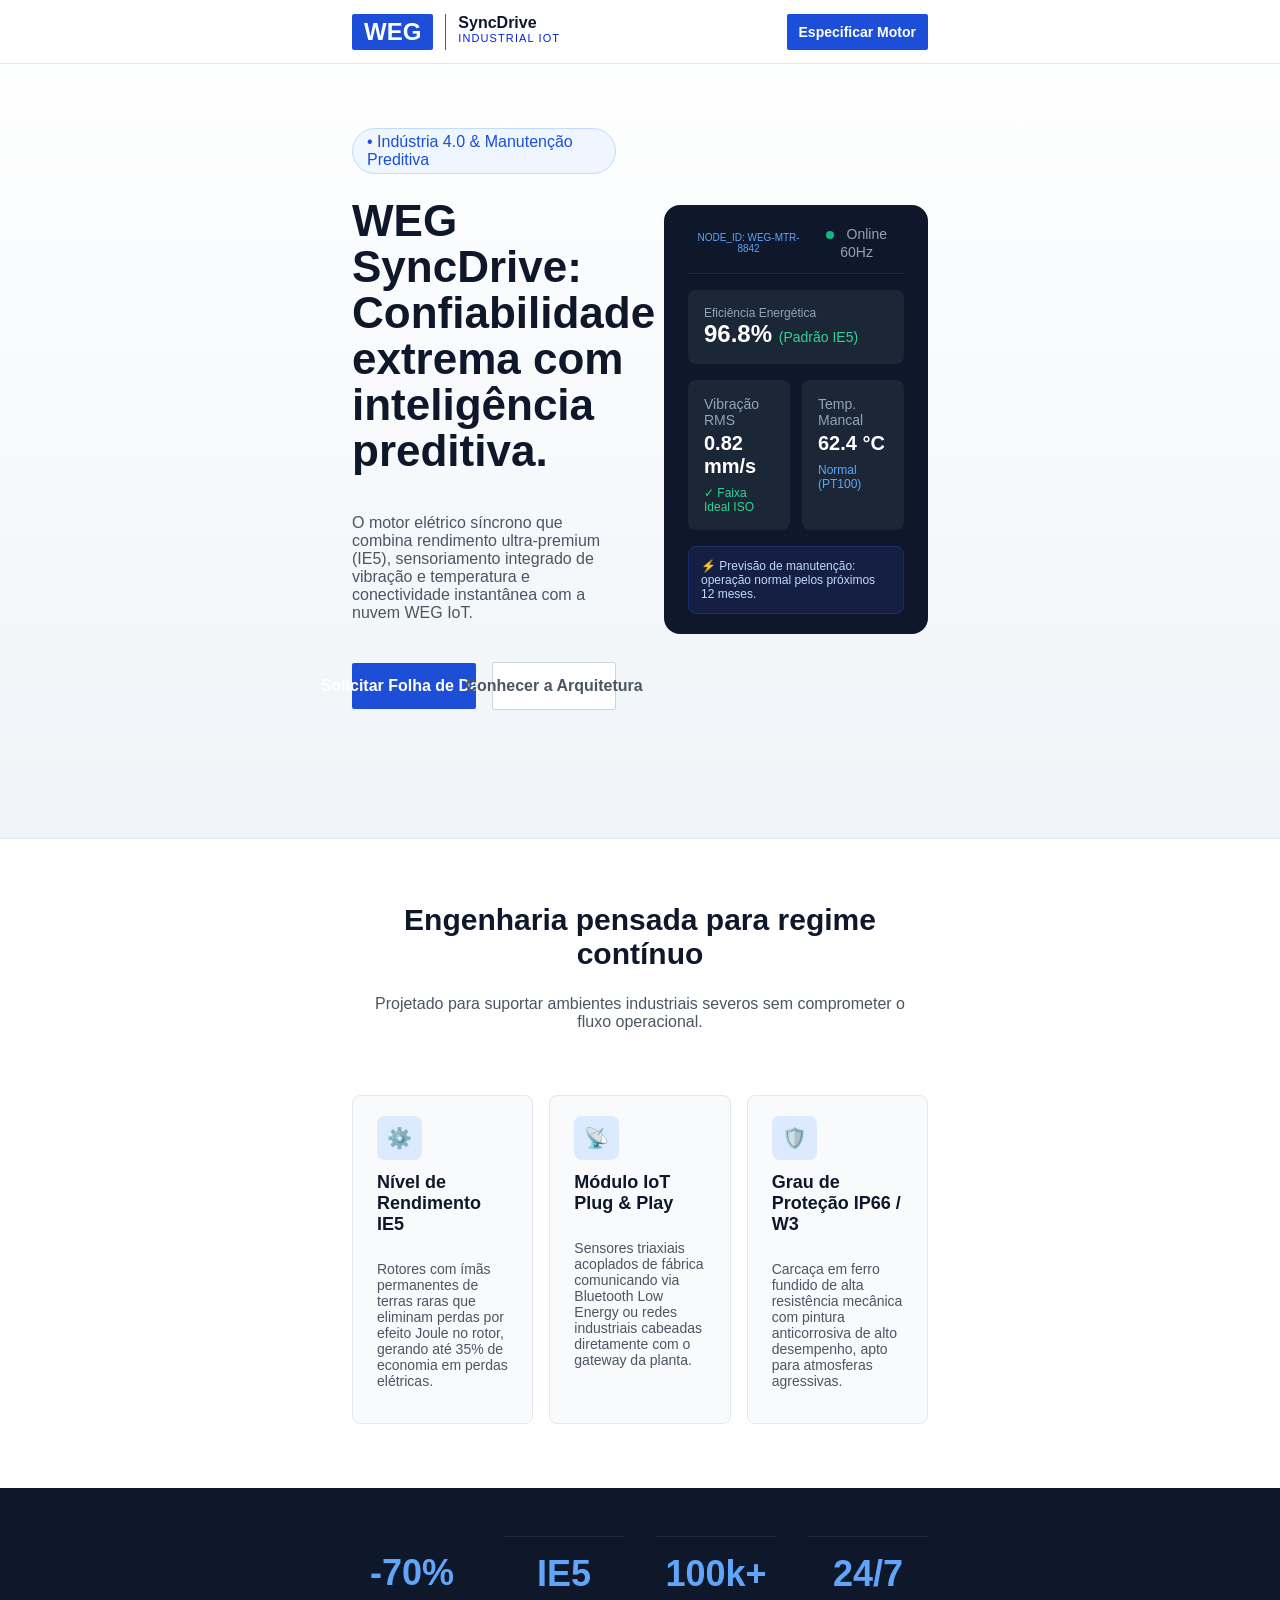
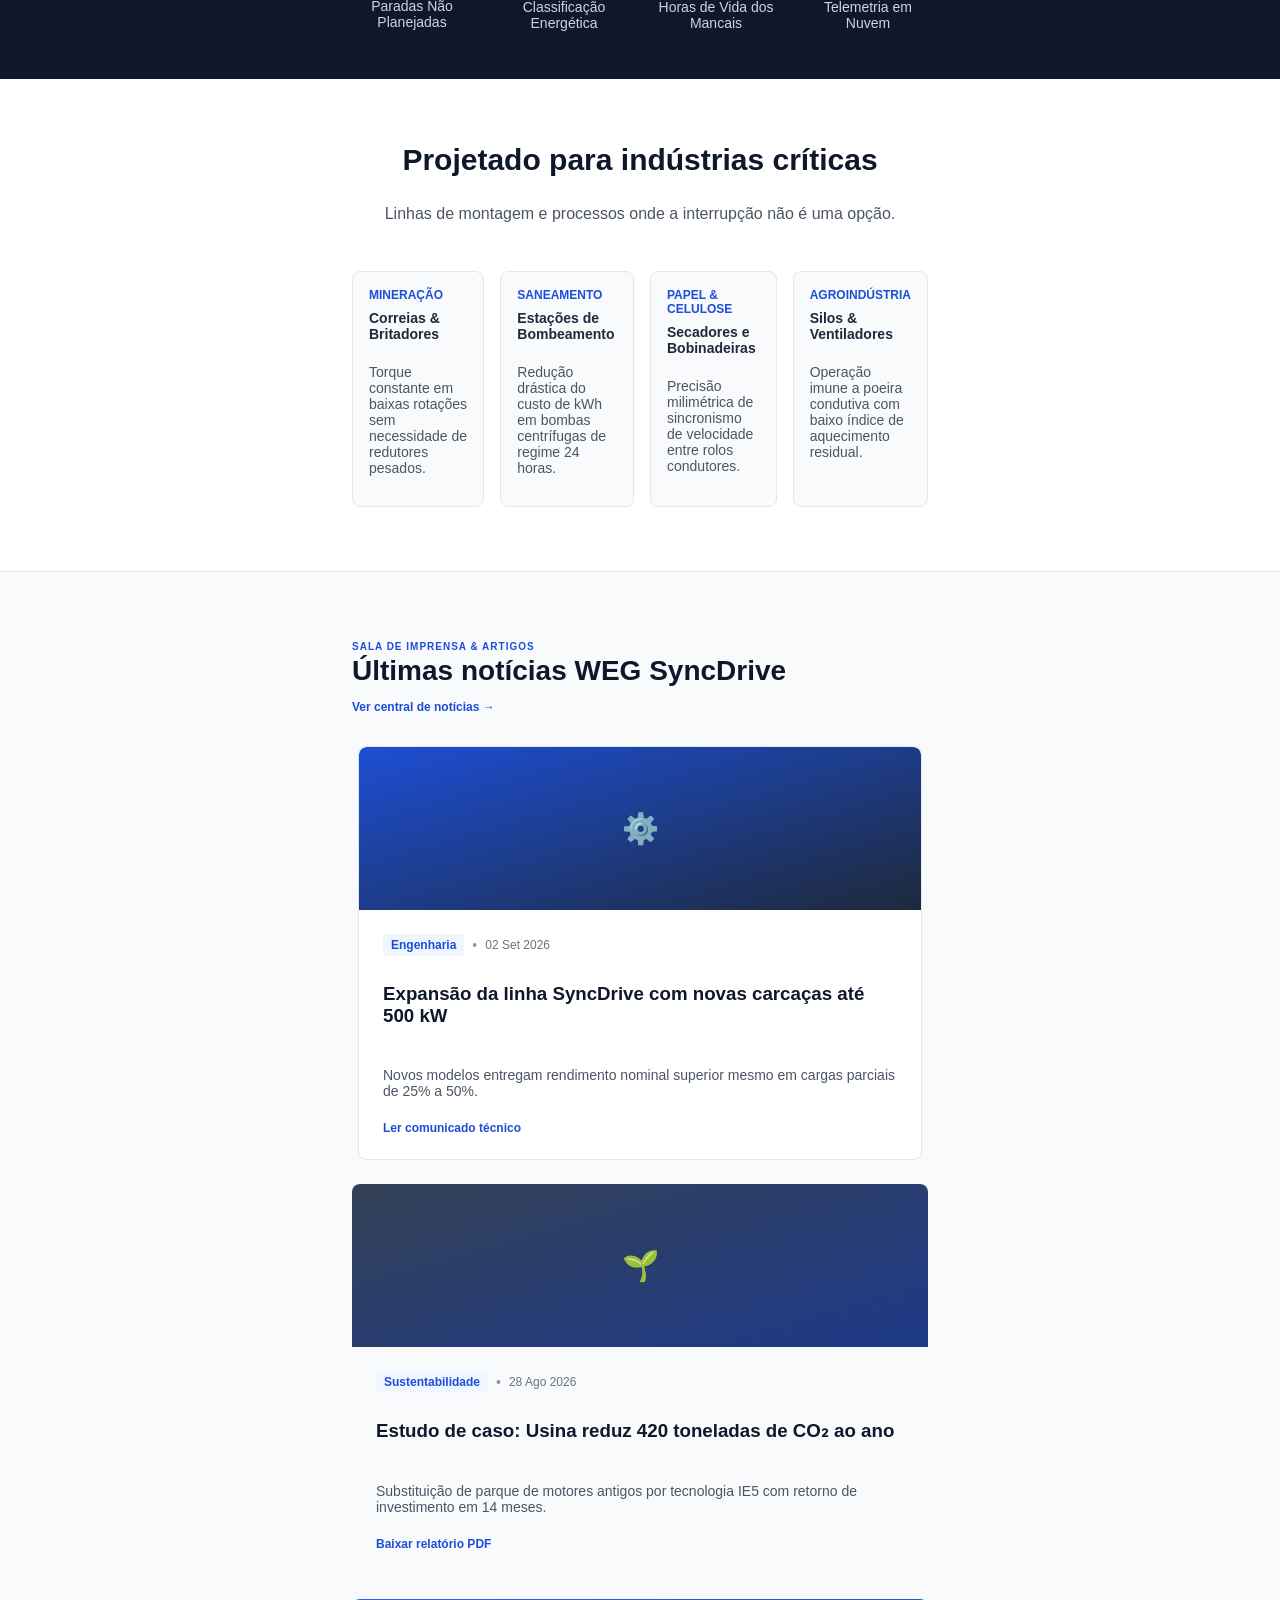
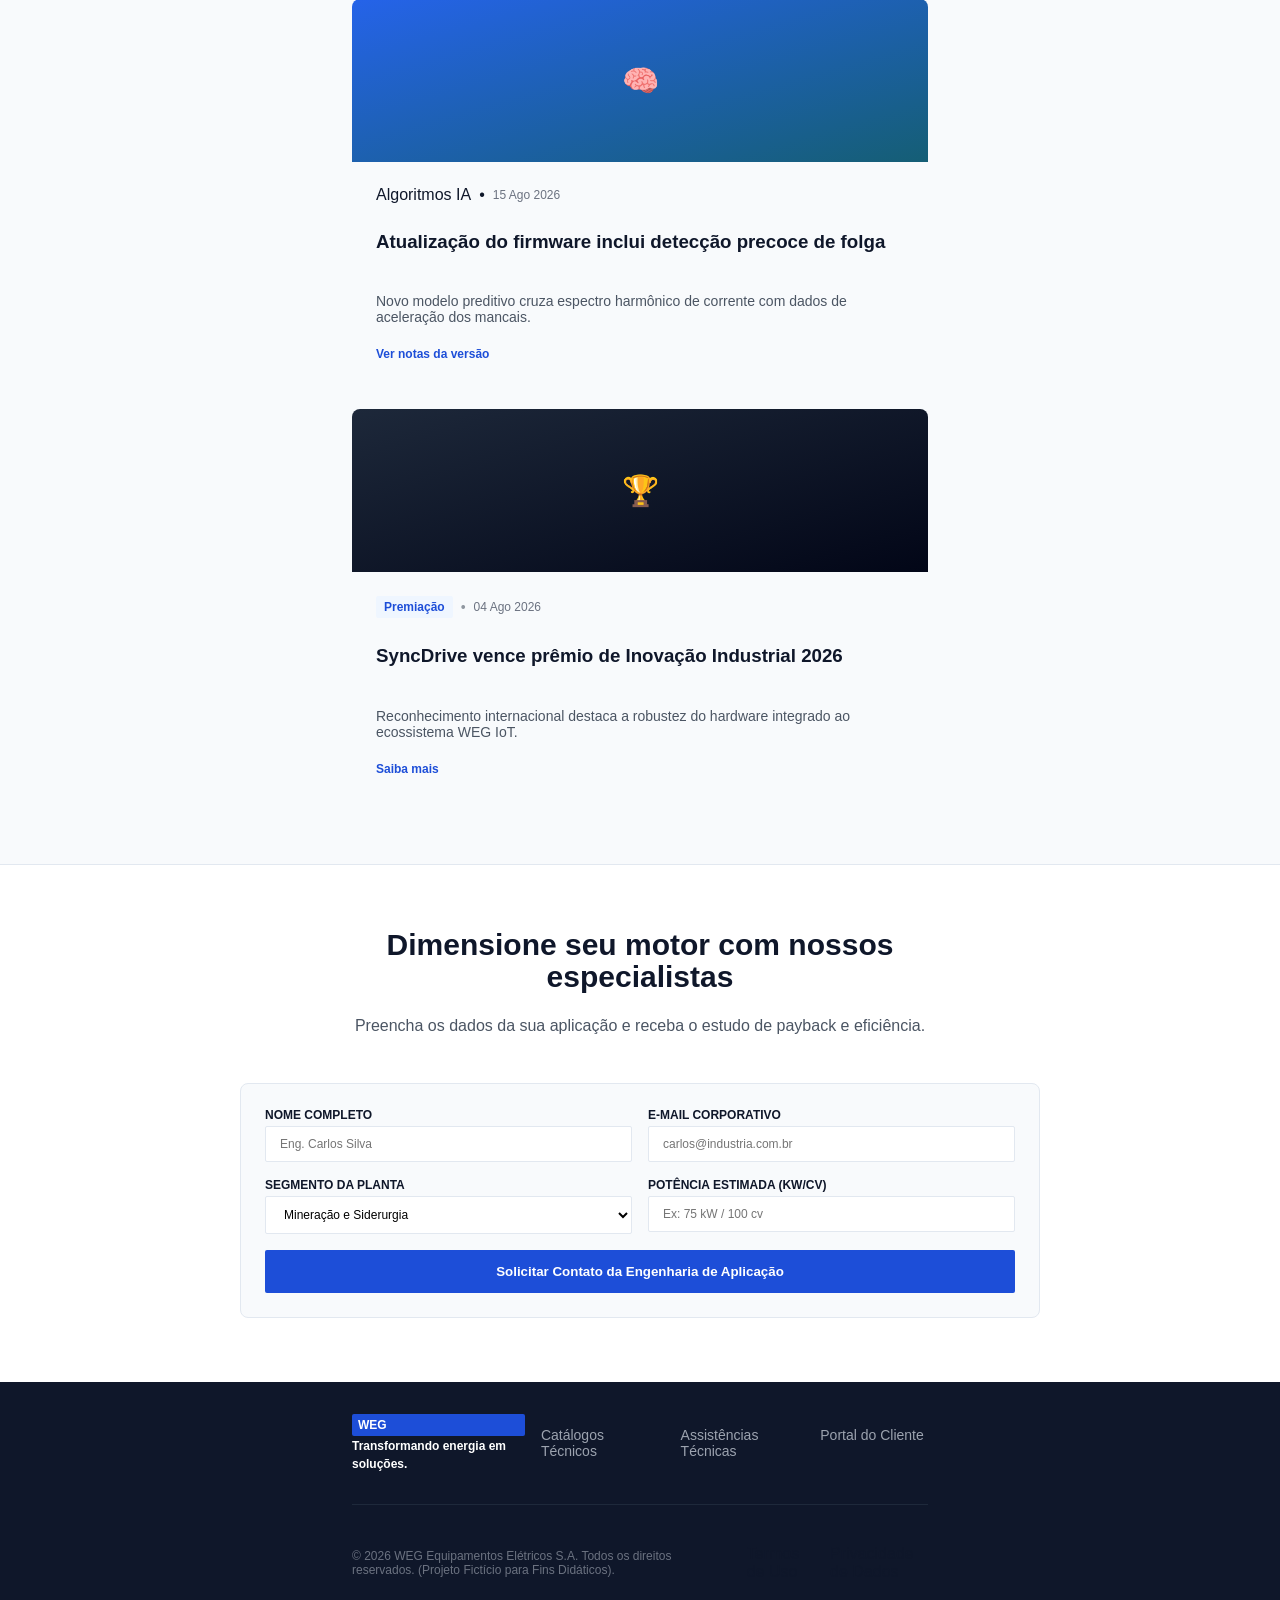
==== css/index.html @ 67913629 "adição da versão css normal do site" ====
<!DOCTYPE html>
<html lang="pt-BR">

<head>
    <meta charset="UTF-8">
    <meta name="viewport" content="width=device-width, initial-scale=1.0">
    <title>WEG SyncDrive IoT - Exercício Tailwind CSS</title>
    <link rel="stylesheet" href="style.css">
</head>

<body>
    <header>
        <div class="site-header-inner">
            <div class="brand">
                <div class="brand-logo">WEG</div>
                <div class="brand-name">
                    <span class="brand-title">SyncDrive</span>
                    <span class="brand-subtitle">Industrial IoT</span>
                </div>
            </div>

            <nav class="main-nav">
                <a class="nav-link" href="#solucao">A Solução</a>
                <a class="nav-link" href="#recursos">Tecnologia</a>
                <a class="nav-link" href="#metricas">Performance</a>
                <a class="nav-link" href="#aplicacoes">Aplicações</a>
                <a class="nav-link" href="#novidades">Notícias</a>
            </nav>

            <div class="header-actions">
                <a class="consult-link" href="#contato">Falar com Consultor</a>
                <a class="primary-button header-button" href="#contato">Especificar Motor</a>
            </div>
        </div>
    </header>

    <main>
        <section id="solucao">
            <div>
                <div class="hero">

                    <!-- Coluna 1: Conteúdo Textual -->
                    <div class="hero-content">
                        <span class="eyebrow">• Indústria 4.0 & Manutenção Preditiva</span>
                        <h1 class="hero-title">WEG SyncDrive: Confiabilidade extrema com inteligência preditiva.</h1>
                        <p class="muted-text">
                            O motor elétrico síncrono que combina rendimento ultra-premium (IE5), sensoriamento
                            integrado de vibração e temperatura e conectividade instantânea com a nuvem WEG IoT.
                        </p>
                        <div class="hero-buttons">
                            <a class="primary-button hero-button" href="#contato">Solicitar Folha de Dados</a>
                            <a class="secondary-button hero-button" href="#recursos">Conhecer a Arquitetura</a>
                        </div>
                    </div>

                    <!-- Coluna 2: Card de Telemetria IoT -->
                    <div class="telemetry-card">
                        <div class="telemetry-body">
                            <div class="telemetry-header">
                                <span class="node-id">NODE_ID: WEG-MTR-8842</span>
                                <div>
                                    <span class="online-dot"></span>
                                    <span class="online-label">Online 60Hz</span>
                                </div>
                            </div>

                            <div class="telemetry-body">
                                <div class="metric-main">
                                    <span class="metric-label">Eficiência Energética</span>
                                    <div class="metric-value">96.8% <span class="metric-status-green">(Padrão
                                            IE5)</span></div>
                                </div>

                                <div class="metric-grid">
                                    <div class="metric-box">
                                        <span class="metric-box-label">Vibração RMS</span>
                                        <div class="metric-box-value">0.82 mm/s</div>
                                        <span class="metric-green">✓ Faixa Ideal ISO</span>
                                    </div>
                                    <div class="metric-box">
                                        <span class="metric-box-label">Temp. Mancal</span>
                                        <div class="metric-box-value">62.4 °C</div>
                                        <span class="metric-blue">Normal (PT100)</span>
                                    </div>
                                </div>

                                <div class="prediction">
                                    ⚡ Previsão de manutenção: operação normal pelos próximos 12 meses.
                                </div>
                            </div>
                        </div>
                    </div>

                </div>
            </div>
        </section>
        <section id="recursos">
            <div class="section section-centered">
                <div class="section-heading">
                    <h2 class="section-title">Engenharia pensada para regime contínuo</h2>
                    <p class="muted-text">Projetado para suportar ambientes industriais severos sem comprometer o fluxo
                        operacional.</p>
                </div>

                <div class="feature-grid">
                    <article class="feature-card">
                        <div class="feature-icon">⚙️</div>
                        <h3 class="feature-title">Nível de Rendimento IE5</h3>
                        <p class="small-muted">Rotores com ímãs permanentes de terras raras que eliminam perdas por
                            efeito Joule no rotor, gerando até 35% de economia em perdas elétricas.</p>
                    </article>

                    <article class="feature-card">
                        <div class="feature-icon">📡</div>
                        <h3 class="feature-title">Módulo IoT Plug & Play</h3>
                        <p class="small-muted">Sensores triaxiais acoplados de fábrica comunicando via Bluetooth Low
                            Energy ou redes industriais cabeadas diretamente com o gateway da planta.</p>
                    </article>

                    <article class="feature-card">
                        <div class="feature-icon">🛡️</div>
                        <h3 class="feature-title">Grau de Proteção IP66 / W3</h3>
                        <p class="small-muted">Carcaça em ferro fundido de alta resistência mecânica com pintura
                            anticorrosiva de alto desempenho, apto para atmosferas agressivas.</p>
                    </article>
                </div>
            </div>
        </section>
        <section id="metricas">
            <div class="metrics-section">
                <div class="metrics-grid">
                    <div class="metric-stat">
                        <div class="metric-stat-number">-70%</div>
                        <div class="metric-stat-label">Paradas Não Planejadas</div>
                    </div>
                    <div class="metric-stat metric-stat-bordered">
                        <div class="metric-stat-number">IE5</div>
                        <div class="metric-stat-label">Classificação Energética</div>
                    </div>
                    <div class="metric-stat metric-stat-bordered">
                        <div class="metric-stat-number">100k+</div>
                        <div class="metric-stat-label">Horas de Vida dos Mancais</div>
                    </div>
                    <div class="metric-stat metric-stat-bordered">
                        <div class="metric-stat-number">24/7</div>
                        <div class="metric-stat-label">Telemetria em Nuvem</div>
                    </div>
                </div>
            </div>
        </section>

        <!-- ==========================================
         5. APLICAÇÕES INDUSTRIAIS
         Desafio:
         - Grid de 4 colunas adaptável (1 col mobile, 2 sm, 4 lg).
         - Uso de tags de categoria uppercase com tipografia reduzida.
    =========================================== -->
        <section id="aplicacoes">
            <div class="applications-section">
                <div class="section-heading compact">
                    <h2 class="section-title">Projetado para indústrias críticas</h2>
                    <p class="muted-text">Linhas de montagem e processos onde a interrupção não é uma opção.</p>
                </div>

                <div class="application-grid">
                    <div class="application-card">
                        <span class="application-category">Mineração</span>
                        <h4 class="application-title">Correias & Britadores</h4>
                        <p class="small-muted">Torque constante em baixas rotações sem necessidade de redutores pesados.
                        </p>
                    </div>

                    <div class="application-card">
                        <span class="application-category">Saneamento</span>
                        <h4 class="application-title">Estações de Bombeamento</h4>
                        <p class="small-muted">Redução drástica do custo de kWh em bombas centrífugas de regime 24
                            horas.</p>
                    </div>

                    <div class="application-card">
                        <span class="application-category">Papel & Celulose</span>
                        <h4 class="application-title">Secadores e Bobinadeiras</h4>
                        <p class="small-muted">Precisão milimétrica de sincronismo de velocidade entre rolos condutores.
                        </p>
                    </div>

                    <div class="application-card">
                        <span class="application-category">Agroindústria</span>
                        <h4 class="application-title">Silos & Ventiladores</h4>
                        <p class="small-muted">Operação imune a poeira condutiva com baixo índice de aquecimento
                            residual.</p>
                    </div>
                </div>
            </div>
        </section>
        <section id="novidades">
            <div class="news-section">

                <div class="section-heading compact">
                    <div>
                        <span class="news-kicker">Sala de Imprensa & Artigos</span>
                        <h2 class="news-title">Últimas notícias WEG SyncDrive</h2>
                    </div>
                    <a class="news-link" href="#">Ver central de notícias →</a>
                </div>

                <div class="news-grid">
                    <!-- Notícia 1 -->
                    <article class="news-card">
                        <div class="news-image news-image-1">⚙️</div>
                        <div class="news-body">
                            <div class="news-meta">
                                <span class="news-category">Engenharia</span>
                                <span class="separator">•</span>
                                <time class="news-date">02 Set 2026</time>
                            </div>
                            <h3 class="bold">
                                <a href="#">Expansão da linha SyncDrive com novas carcaças até 500 kW</a>
                            </h3>
                            <p class="small-muted">Novos modelos entregam rendimento nominal superior mesmo em cargas
                                parciais de 25% a 50%.</p>
                            <a class="news-read-link" href="#">Ler comunicado técnico</a>
                        </div>
                    </article>

                    <!-- Notícia 2 -->
                    <article class="rounded-lg  bg-white border border-[#E2E8F0] max-w-141">
                        <div class="news-image news-image-2">🌱</div>
                        <div class="news-body">
                            <div class="news-meta">
                                <span class="news-category">Sustentabilidade</span>
                                <span class="separator">•</span>
                                <time class="news-date">28 Ago 2026</time>
                            </div>
                            <h3 class="bold">
                                <a href="#">Estudo de caso: Usina reduz 420 toneladas de CO₂ ao ano</a>
                            </h3>
                            <p class="small-muted">Substituição de parque de motores antigos por tecnologia IE5 com
                                retorno de investimento em 14 meses.</p>
                            <a class="news-read-link" href="#">Baixar relatório PDF</a>
                        </div>
                    </article>

                    <!-- Notícia 3 -->
                    <article class="rounded-lg  bg-white border border-[#E2E8F0] max-w-141">
                        <div class="news-image news-image-3">🧠</div>
                        <div class="news-body">
                            <div class="news-meta">
                                <span
                                    class="text-xs px-2 py-1 rounded-sm text-[#1D4ED8] font-semibold bg-[#EFF6FF] whitespace-nowrap">Algoritmos
                                    IA</span>
                                <span>•</span>
                                <time class="news-date">15 Ago 2026</time>
                            </div>
                            <h3 class="bold">
                                <a href="#">Atualização do firmware inclui detecção precoce de folga</a>
                            </h3>
                            <p class="small-muted">Novo modelo preditivo cruza espectro harmônico de corrente com dados
                                de aceleração dos mancais.</p>
                            <a class="news-read-link" href="#">Ver notas da versão</a>
                        </div>
                    </article>

                    <!-- Notícia 4 -->
                    <article class="rounded-lg  bg-white border border-[#E2E8F0] max-w-141">
                        <div class="news-image news-image-4">🏆</div>
                        <div class="news-body">
                            <div class="news-meta">
                                <span class="news-category">Premiação</span>
                                <span class="separator">•</span>
                                <time class="news-date">04 Ago 2026</time>
                            </div>
                            <h3 class="bold">
                                <a href="#">SyncDrive vence prêmio de Inovação Industrial 2026</a>
                            </h3>
                            <p class="small-muted">Reconhecimento internacional destaca a robustez do hardware integrado
                                ao ecossistema WEG IoT.</p>
                            <a class="news-read-link" href="#">Saiba mais</a>
                        </div>
                    </article>
                </div>

            </div>
        </section>
        <section id="contato">
            <div class="contact-section">
                <div class="contact-heading">
                    <h2 class="contact-title">Dimensione seu motor com nossos especialistas</h2>
                    <p class="muted-text">Preencha os dados da sua aplicação e receba o estudo de payback e eficiência.
                    </p>
                </div>

                <form class="contact-form">
                    <div class="form-row">
                        <div class="form-field">
                            <label class="form-label">Nome Completo</label>
                            <input class="form-control" type="text" placeholder="Eng. Carlos Silva">
                        </div>
                        <div class="form-field">
                            <label class="form-label">E-mail Corporativo</label>
                            <input class="form-control" type="email" placeholder="carlos@industria.com.br">
                        </div>
                    </div>

                    <div class="form-row">
                        <div class="form-field">
                            <label class="form-label">Segmento da Planta</label>
                            <select class="form-control">
                                <option>Mineração e Siderurgia</option>
                                <option>Papel e Celulose</option>
                                <option>Saneamento e Água</option>
                                <option>Química e Petroquímica</option>
                                <option>Alimentos e Bebidas</option>
                            </select>
                        </div>
                        <div class="form-field">
                            <label class="form-label">Potência Estimada (kW/cv)</label>
                            <input class="form-control" type="text" placeholder="Ex: 75 kW / 100 cv">
                        </div>
                    </div>

                    <button class="submit-button" href="#contato" type="submit">Solicitar Contato da Engenharia de
                        Aplicação</button>
                </form>
            </div>
        </section>
    </main>
    <footer>
        <div class="footer-inner">
            <div class="footer-top"">
        <div class=" flex flex-row gap-3 items-center">
                <div class="footer-logo">WEG</div>
                <span class="footer-tagline">Transformando energia em soluções.</span>
            </div>
            <div class="footer-links">
                <a href="#">Catálogos Técnicos</a>
                <a href="#">Assistências Técnicas</a>
                <a href="#">Portal do Cliente</a>
            </div>
        </div>
        <div class="footer-bottom">
            <p class="footer-muted">© 2026 WEG Equipamentos Elétricos S.A. Todos os direitos reservados. (Projeto
                Fictício para Fins Didáticos).</p>
            <div class="footer-legal">
                <a class="text-xs text-gray-500 href=" #">Termos de Uso</a>
                <a class="text-xs text-gray-500 href=" #">Privacidade de Dados</a>
            </div>
        </div>
        </div>
    </footer>

</body>

</html>
---- css/style.css ----
* {
    box-sizing: border-box;
}

html {
    scroll-behavior: smooth;
}

body {
    margin: 0;
    font-family: Arial, Helvetica, sans-serif;
    color: #0f172a;
    background: #fff;
}

a {
    color: inherit;
    text-decoration: none;
}

.site-header-inner {
    display: flex;
    flex-direction: row;
    align-items: center;
    justify-content: space-between;
    padding: 0.875rem 1rem;
    border-bottom: 1px solid #e2e8f0;
    background: rgba(255, 255, 255, .9);
    position: fixed;
    top: 0;
    left: 0;
    width: 100%;
    height: 4rem;
    z-index: 50;
}

.brand {
    display: flex;
    flex-direction: row;
    gap: .75rem;
}

.brand-logo {
    padding: .25rem .75rem;
    background: #1d4ed8;
    border-radius: .125rem;
    font-size: 1.5rem;
    font-weight: 700;
    color: white;
}

.brand-name {
    display: flex;
    flex-direction: column;
    padding-left: .75rem;
    border-left: 1px solid #2a58da;
}

.brand-title {
    font-size: 1rem;
    font-weight: 700;
}

.brand-subtitle {
    font-size: 11px;
    text-transform: uppercase;
    color: #0023d6;
    letter-spacing: .1em;
}

.main-nav {
    display: none;
    flex-direction: row;
    gap: 1rem;
    color: #1e293b;
}

.nav-link {
    font-size: .875rem;
}

.header-actions {
    display: flex;
    align-items: center;
    gap: 1rem;
}

.consult-link {
    display: none;
    color: #1e293b;
}

.primary-button {
    display: flex;
    align-items: center;
    justify-content: center;
    background: #1d4ed8;
    color: white;
    border-radius: .125rem;
}

.header-button {
    padding: .625rem .75rem;
    font-size: 14px;
    font-weight: 600;
}

/* Hero */
.hero {
    display: flex;
    flex-direction: column;
    align-items: center;
    text-align: center;
    gap: 3rem;
    padding: 4rem .875rem;
    background: linear-gradient(to bottom, white, #f0f4f8);
    border-bottom: 1px solid #e1e7ef;
}

.hero-content {
    display: flex;
    flex-direction: column;
    gap: 1.5rem;
    padding: 4rem 0;
}

.eyebrow {
    display: inline-block;
    margin: 0 auto;
    padding: .25rem .875rem;
    background: #eff6ff;
    border: 1px solid #bfdbfe;
    border-radius: 9999px;
    color: #1d4ed8;
}

.hero-title {
    margin: 0;
    font-size: 34px;
    line-height: 46px;
    font-weight: 800;
}

.muted-text {
    color: #4b5563;
}

.hero-buttons {
    display: flex;
    flex-direction: column;
    align-items: center;
    gap: 1rem;
}

.hero-button {
    width: 100%;
    padding: .875rem 1rem;
    font-weight: 600;
    white-space: nowrap;
}

.secondary-button {
    display: flex;
    align-items: center;
    justify-content: center;
    color: #4b5563;
    border: 1px solid #cbd5e1;
    background: white;
    border-radius: .125rem;
}

.telemetry-card {
    padding: 1.25rem 1.5rem;
    background: #0f172a;
    border-radius: 1rem;
}

.stack-4 {
    display: flex;
    flex-direction: column;
    gap: 1rem;
}

.telemetry-header {
    display: flex;
    justify-content: space-between;
    align-items: center;
    padding-bottom: .75rem;
    border-bottom: 1px solid #1e293b;
}

.node-id {
    color: #60a5fa;
    font-size: 10px;
}

.online-dot {
    display: inline-block;
    width: .5rem;
    height: .5rem;
    border-radius: 9999px;
    background: #10b981;
}

.online-label {
    color: #94a3b8;
    font-size: .875rem;
    padding-left: .5rem;
}

.telemetry-body {
    display: flex;
    flex-direction: column;
    gap: 1rem;
}

.metric-main,
.metric-box {
    background: #1b2637;
    border-radius: .5rem;
    text-align: left;
}

.metric-main {
    display: flex;
    flex-direction: column;
    padding: 1rem;
}

.metric-label {
    color: #94a3b8;
    font-size: .75rem;
}

.metric-value {
    font-size: 1.5rem;
    color: white;
    font-weight: 700;
}

.metric-status-green {
    font-size: .875rem;
    color: #34d399;
    font-weight: 400;
}

.metric-grid {
    display: grid;
    grid-template-columns: repeat(2, minmax(0, 1fr));
    gap: .75rem;
}

.metric-box {
    display: flex;
    flex-direction: column;
    gap: .25rem;
    padding: 1rem;
}

.metric-box-label {
    color: #94a3b8;
    font-size: .875rem;
}

.metric-box-value {
    color: white;
    font-size: 1.25rem;
    font-weight: 700;
    padding-bottom: .25rem;
}

.metric-green {
    color: #34d399;
    font-size: .75rem;
}

.metric-blue {
    color: #60a5fa;
    font-size: .75rem;
}

.prediction {
    padding: .75rem;
    background: #141f43;
    border: 1px solid #182d6e;
    border-radius: .5rem;
    color: #bfdbfe;
    text-align: left;
    font-size: .75rem;
}

/* Sections */
.section-centered {
    display: flex;
    flex-direction: column;
    align-items: center;
    text-align: center;
    gap: 3rem;
    padding: 4rem .875rem;
}

.section-heading {
    display: flex;
    flex-direction: column;
    gap: .5rem;
    padding: 0 1rem;
}

.section-heading.compact {
    gap: .75rem;
    padding: 0;
}

.section-title {
    margin: 0;
    font-size: 30px;
    font-weight: 800;
}

.feature-grid {
    display: flex;
    flex-direction: column;
    gap: 1rem;
}

.feature-card {
    display: flex;
    flex-direction: column;
    align-items: flex-start;
    gap: .75rem;
    text-align: left;
    padding: 1.25rem 1.5rem;
    background: #f8fafc;
    border: 1px solid #e2e8f0;
    border-radius: .5rem;
}

.feature-icon {
    padding: .625rem;
    background: #dbeafe;
    border-radius: .5rem;
    font-size: 1.25rem;
}

.feature-title {
    margin: 0;
    font-size: 1.125rem;
    font-weight: 700;
}

.small-muted {
    color: #4b5563;
    font-size: .875rem;
}

/* Metrics */
.metrics-section {
    background: #0f172a;
    padding: 3rem 1rem;
}

.metrics-grid {
    display: grid;
    grid-template-columns: repeat(2, minmax(0, 1fr));
    grid-template-rows: repeat(2, minmax(0, 1fr));
    gap: 2rem;
}

.metric-stat {
    display: flex;
    flex-direction: column;
    align-items: center;
    text-align: center;
    gap: .25rem;
    padding-top: 1rem;
}

.metric-stat-bordered {
    border-top: 1px solid #1e293b;
}

.metric-stat-number {
    color: #60a5fa;
    font-size: 2.25rem;
    font-weight: 800;
}

.metric-stat-label {
    color: #cbd5e1;
    font-size: .875rem;
}

/* Applications */
.applications-section {
    display: flex;
    flex-direction: column;
    align-items: center;
    text-align: center;
    gap: 2rem;
    padding: 4rem 1rem;
    border-bottom: 1px solid #e2e8f0;
}

.application-grid {
    display: flex;
    flex-direction: column;
    align-items: center;
    gap: 1rem;
}

.application-card {
    display: flex;
    flex-direction: column;
    align-items: flex-start;
    gap: .5rem;
    text-align: left;
    padding: 1rem;
    max-width: 26.5rem;
    background: #f8fafc;
    border: 1px solid #e2e8f0;
    border-radius: .5rem;
}

.application-category {
    color: #1d4ed8;
    font-size: .75rem;
    font-weight: 700;
    text-transform: uppercase;
}

.application-title {
    margin: 0;
    color: #1e293b;
    font-size: .875rem;
    font-weight: 700;
}

.application-description {
    color: #4b5563;
    font-size: .75rem;
}

/* News */
.news-section {
    display: flex;
    flex-direction: column;
    gap: 2rem;
    padding: 4rem 1rem;
    background: #f8fafc;
    border-bottom: 1px solid #e2e8f0;
}

.news-kicker {
    color: #1d4ed8;
    font-size: 10px;
    font-weight: 600;
    text-transform: uppercase;
    letter-spacing: .1em;
}

.news-title {
    margin: 0;
    font-size: 28px;
    line-height: 34px;
    font-weight: 800;
}

.news-link {
    color: #1d4ed8;
    font-size: .75rem;
    font-weight: 600;
}

.news-grid {
    display: flex;
    flex-direction: column;
    align-items: center;
    gap: 1.5rem;
}

.news-card {
    width: 100%;
    max-width: 35.25rem;
    overflow: hidden;
    background: white;
    border: 1px solid #e2e8f0;
    border-radius: .5rem;
}

.news-image {
    padding: 4rem 0;
    text-align: center;
    font-size: 1.875rem;
    border-radius: .5rem .5rem 0 0;
}

.news-image-1 {
    background: linear-gradient(to bottom right, #1d4ed5, #1e293b);
}

.news-image-2 {
    background: linear-gradient(to bottom right, #334156, #1e3a89);
}

.news-image-3 {
    background: linear-gradient(to bottom right, #2563e9, #155e75);
}

.news-image-4 {
    background: linear-gradient(to bottom right, #1d283a, #020617);
}

.news-body {
    display: flex;
    flex-direction: column;
    gap: .5rem;
    padding: 1.5rem;
}

.news-meta {
    display: flex;
    align-items: center;
    gap: .5rem;
}

.news-category {
    padding: .25rem .5rem;
    border-radius: .125rem;
    color: #1d4ed8;
    background: #eff6ff;
    font-size: .75rem;
    font-weight: 600;
}

.separator {
    color: rgba(75, 85, 99, .6);
    font-size: .875rem;
}

.news-date {
    color: #6b7280;
    font-size: .75rem;
}

.bold {
    font-weight: 700;
}

.news-read-link {
    color: #1d4ed8;
    font-size: .75rem;
    font-weight: 700;
}

/* Contact */
.contact-section {
    display: flex;
    flex-direction: column;
    align-items: center;
    gap: 2rem;
    padding: 4rem 1rem;
}

.contact-heading {
    display: flex;
    flex-direction: column;
    gap: .5rem;
    text-align: center;
}

.contact-title {
    margin: 0;
    font-size: 30px;
    line-height: 32px;
    font-weight: 700;
}

.contact-form {
    display: flex;
    flex-direction: column;
    gap: 1rem;
    width: 100%;
    max-width: 50rem;
    padding: 1.5rem;
    background: #f8fafc;
    border: 1px solid #e2e8f0;
    border-radius: .5rem;
}

.form-row {
    display: flex;
    flex-direction: column;
    gap: 1rem;
}

.form-field {
    display: flex;
    flex-direction: column;
    gap: .25rem;
}

.form-label {
    font-size: .75rem;
    text-transform: uppercase;
    font-weight: 600;
}

.form-control {
    padding: .625rem .875rem;
    background: white;
    border: 1px solid #e2e8f0;
    border-radius: .125rem;
    font-size: .75rem;
}

.form-control:focus {
    outline: 2px solid #bfdbfe;
    outline-offset: 1px;
}

.submit-button {
    width: 100%;
    padding: .875rem 1rem;
    border: 0;
    border-radius: .125rem;
    background: #1d4ed8;
    color: white;
    font-weight: 700;
    cursor: pointer;
}

/* Footer */
.footer-inner {
    display: flex;
    flex-direction: column;
    align-items: center;
    gap: 2rem;
    padding: 2rem 1rem;
    background: #0f172a;
}

.footer-top {
    display: flex;
    flex-direction: column;
    align-items: center;
    gap: 1rem;
    width: 100%;
    padding-bottom: 2rem;
    border-bottom: 1px solid #1e293b;
}

.footer-logo {
    padding: .25rem .375rem;
    background: #1d4ed8;
    border-radius: .125rem;
    color: white;
    font-size: .75rem;
    font-weight: 700;
}

.footer-tagline {
    color: white;
    font-size: .75rem;
    font-weight: 700;
}

.footer-links {
    display: grid;
    grid-template-columns: repeat(3, 1fr);
    gap: 2rem;
    color: #9ca3af;
    font-size: .875rem;
}

.footer-bottom {
    display: flex;
    flex-direction: column;
    gap: 1rem;
    width: 100%;
}

.footer-muted {
    color: #6b7280;
    font-size: .75rem;
}

.footer-legal {
    display: flex;
    align-items: center;
    justify-content: center;
    gap: 1rem;
}

/* Responsive equivalent of the xl/2xl Tailwind breakpoints */
@media (min-width: 1280px) {
    .site-header-inner {
        padding-left: 22rem;
        padding-right: 22rem;
    }

    .hero {
        display: grid;
        grid-template-columns: repeat(2, minmax(0, 1fr));
        padding-left: 22rem;
        padding-right: 22rem;
    }

    .hero-content {
        align-items: flex-start;
        text-align: left;
    }

    .eyebrow {
        margin-left: 0;
        margin-right: 0;
    }

    .hero-title {
        font-size: 44px;
    }

    .hero-buttons {
        display: grid;
        grid-template-columns: repeat(2, minmax(0, 1fr));
    }

    .section-centered {
        padding-left: 22rem;
        padding-right: 22rem;
    }

    .feature-grid {
        display: grid;
        grid-template-columns: repeat(3, minmax(0, 1fr));
    }

    .metrics-section {
        padding-left: 22rem;
        padding-right: 22rem;
    }

    .metrics-grid {
        grid-template-columns: repeat(4, minmax(0, 1fr));
        grid-template-rows: 1fr;
    }

    .application-grid {
        flex-direction: row;
        align-items: stretch;
    }

    .applications-section {
        padding-left: 22rem;
        padding-right: 22rem;
    }

    .news-section {
        padding-left: 22rem;
        padding-right: 22rem;
    }

    .form-row {
        display: grid;
        grid-template-columns: repeat(2, minmax(0, 1fr));
    }

    .contact-section {
        padding-left: 22rem;
        padding-right: 22rem;
    }

    .contact-form {
        width: 50rem;
    }

    .footer-inner {
        padding-left: 22rem;
        padding-right: 22rem;
    }

    .footer-top {
        flex-direction: row;
        justify-content: space-between;
    }

    .footer-bottom {
        flex-direction: row;
        justify-content: space-between;
    }
}

@media (min-width: 1536px) {
    .main-nav {
        display: flex;
    }

    .consult-link {
        display: flex;
    }

    .news-grid {
        display: grid;
        grid-template-columns: repeat(4, minmax(0, 1fr));
        align-items: stretch;
    }
}
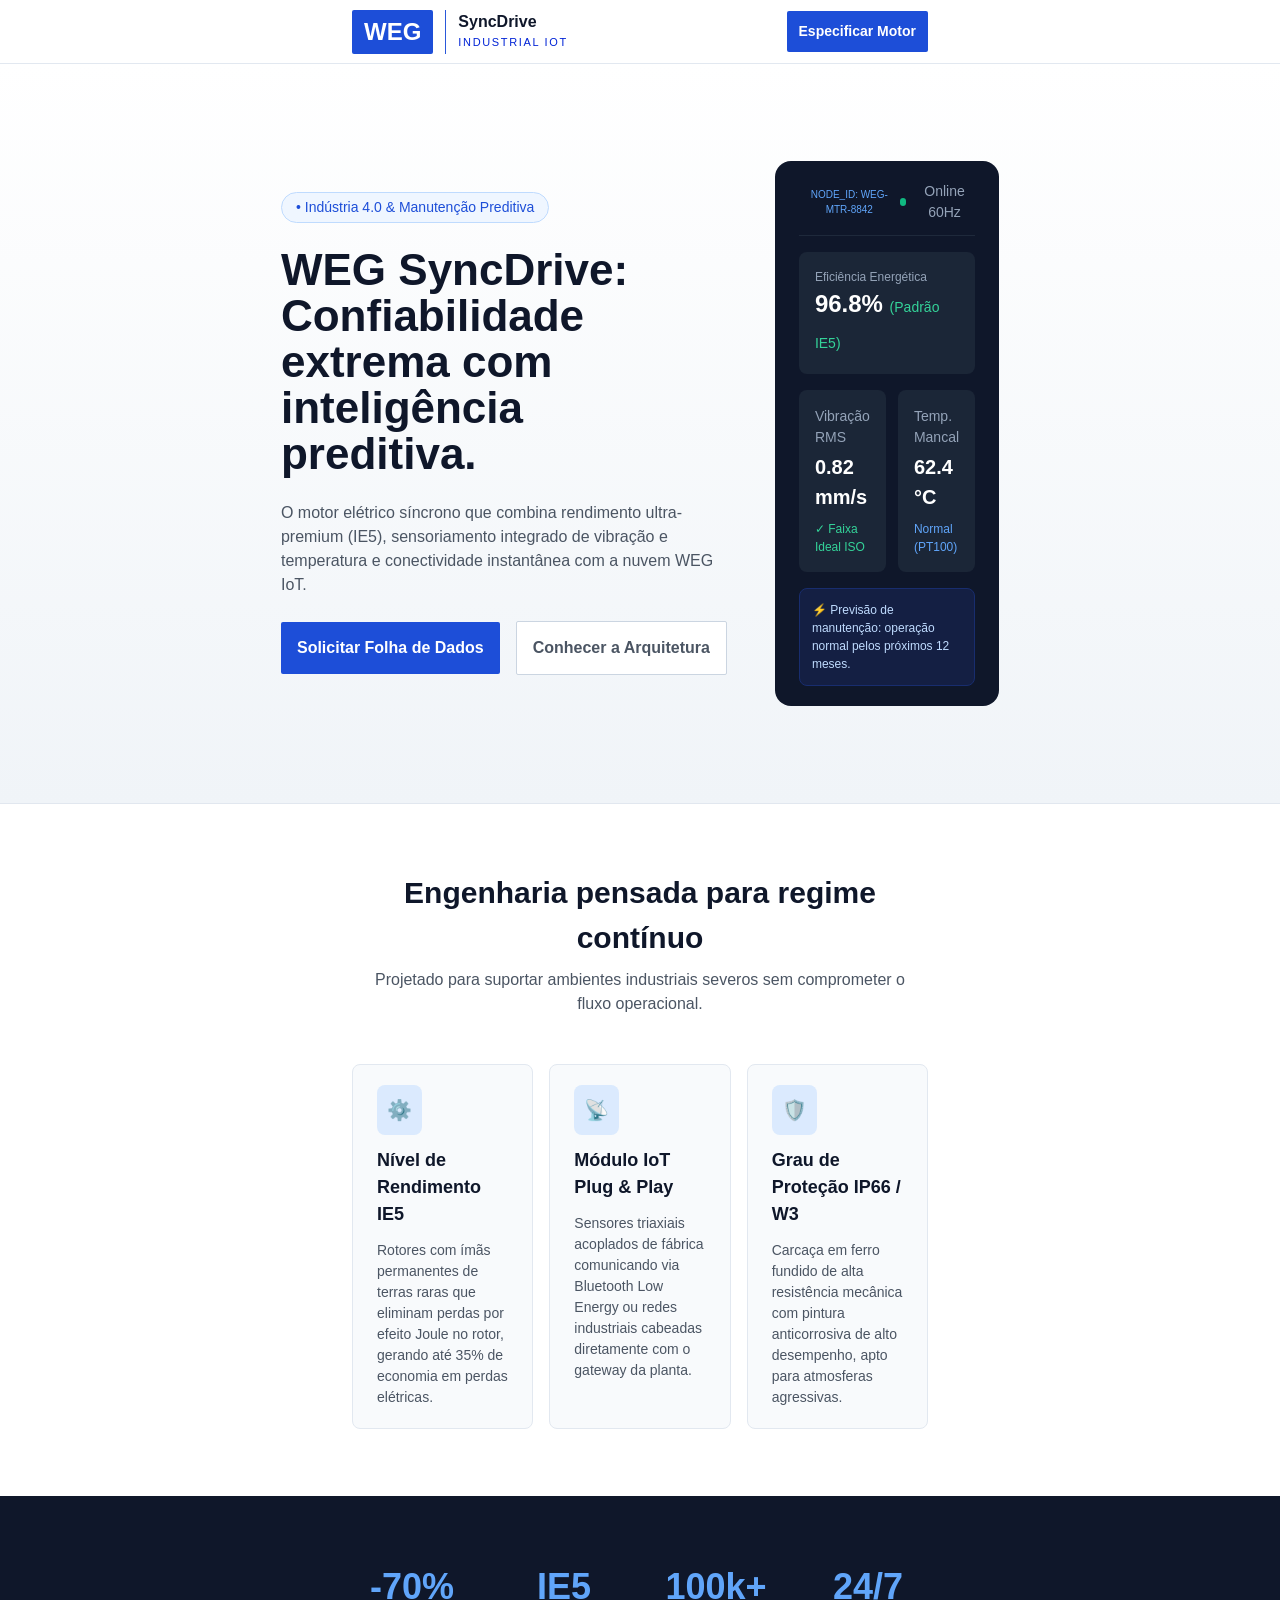
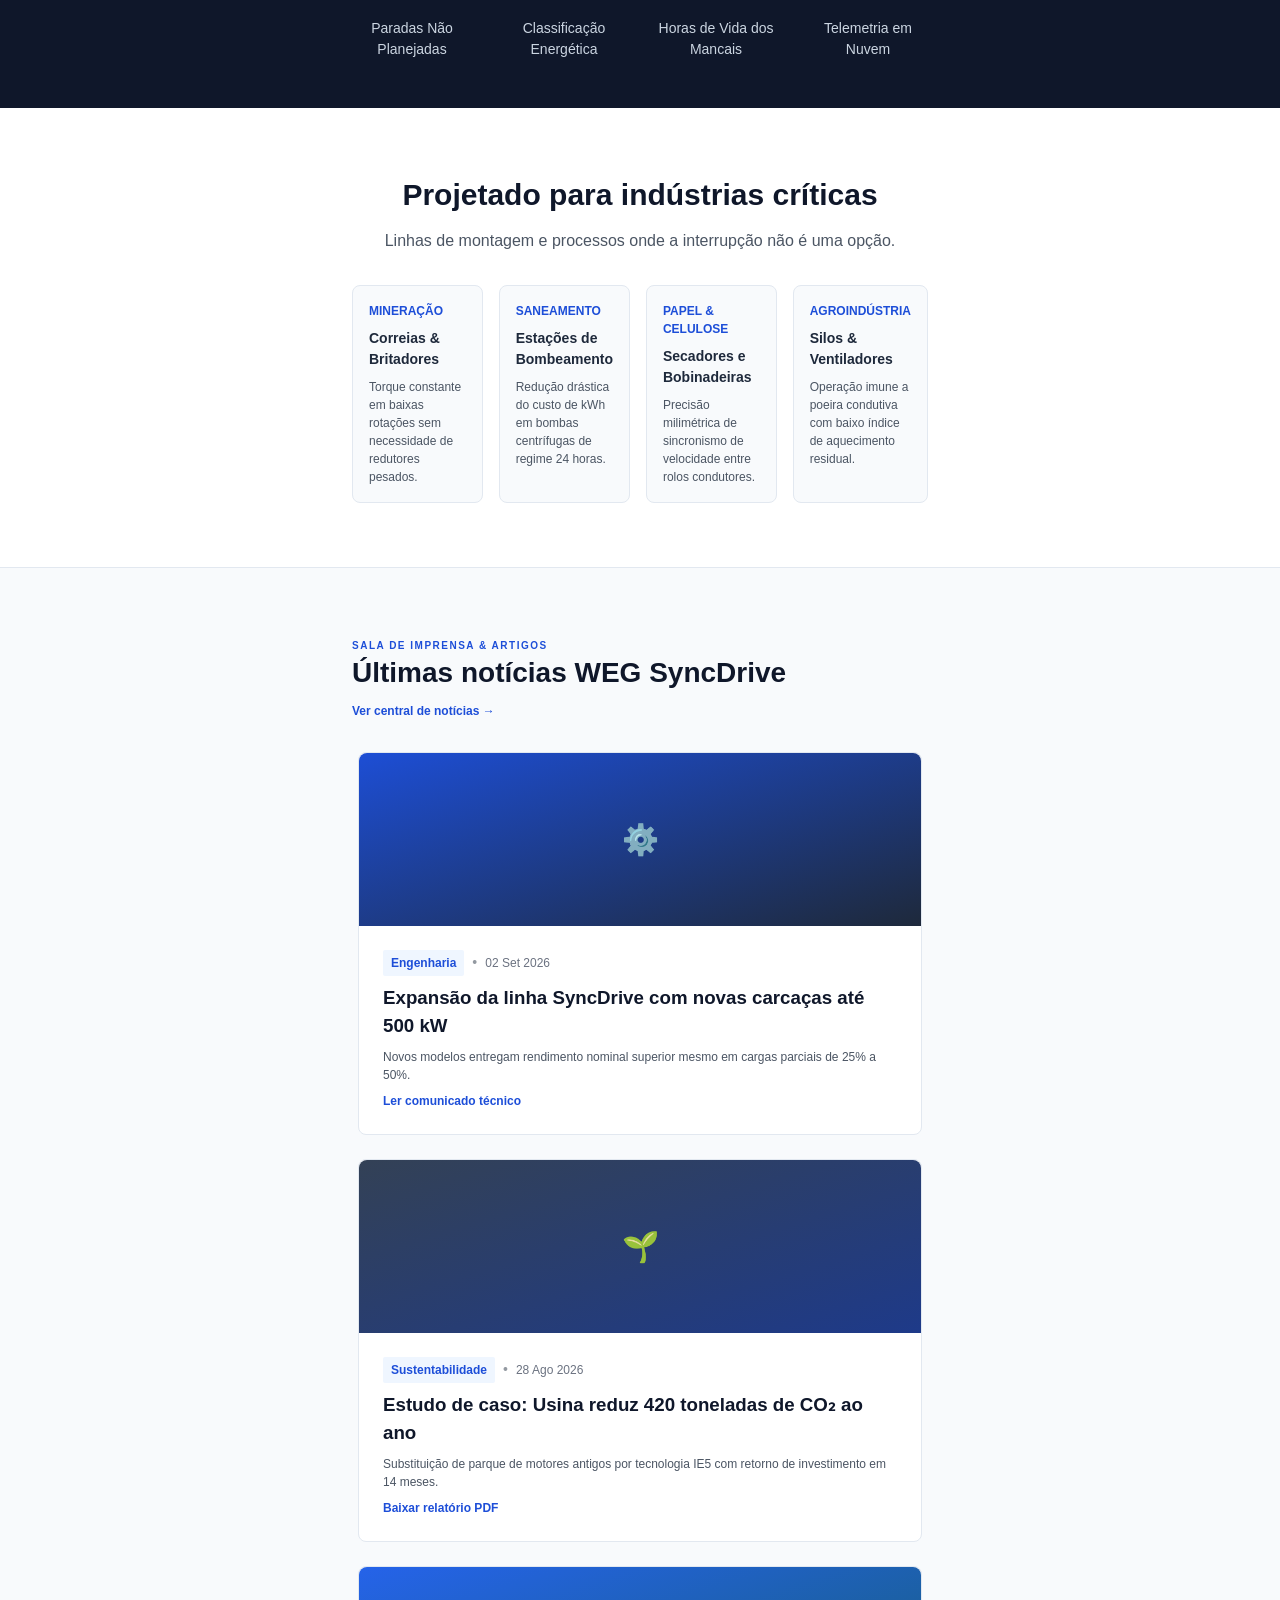
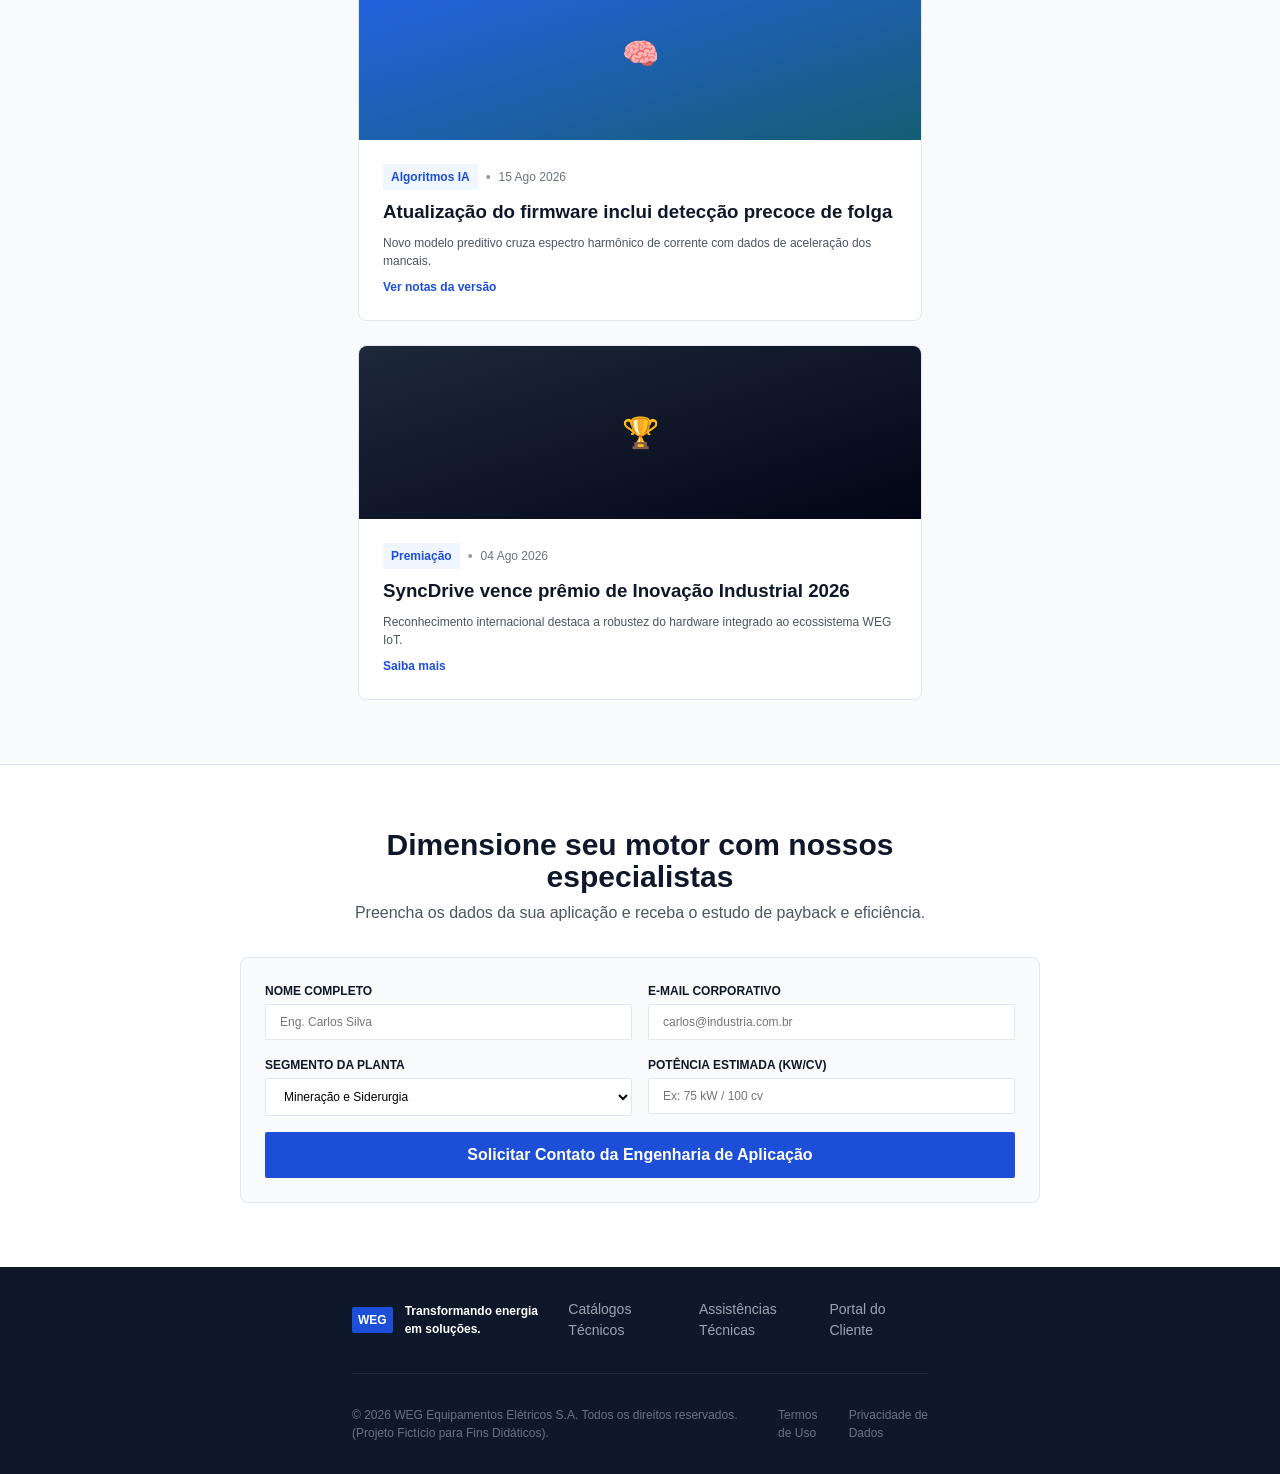
==== commit 8a4ddbed: "ajustes para manter a semelhança entre as duas versões do mesmo site" ====
--- a/css/index.html
+++ b/css/index.html
@@ -1,354 +1,356 @@
 <!DOCTYPE html>
 <html lang="pt-BR">
-
 <head>
-    <meta charset="UTF-8">
-    <meta name="viewport" content="width=device-width, initial-scale=1.0">
-    <title>WEG SyncDrive IoT - Exercício Tailwind CSS</title>
-    <link rel="stylesheet" href="style.css">
+  <meta charset="UTF-8">
+  <meta name="viewport" content="width=device-width, initial-scale=1.0">
+  <link rel="stylesheet" href="style.css">
+  <title>WEG SyncDrive IoT - Exercício CSS Puro</title>
 </head>
-
 <body>
-    <header>
-        <div class="site-header-inner">
-            <div class="brand">
-                <div class="brand-logo">WEG</div>
-                <div class="brand-name">
-                    <span class="brand-title">SyncDrive</span>
-                    <span class="brand-subtitle">Industrial IoT</span>
+
+  <!-- ==========================================
+       1. HEADER / NAVBAR
+  =========================================== -->
+  <header>
+    <div class="navbar">
+      <div class="navbar__brand">
+        <div class="navbar__logo">WEG</div>
+        <div class="navbar__title">
+          <span class="navbar__title-main">SyncDrive</span>
+          <span class="navbar__title-sub">Industrial IoT</span>
+        </div>
+      </div>
+
+      <nav class="navbar__links">
+        <a href="#solucao">A Solução</a>
+        <a href="#recursos">Tecnologia</a>
+        <a href="#metricas">Performance</a>
+        <a href="#aplicacoes">Aplicações</a>
+        <a href="#novidades">Notícias</a>
+      </nav>
+
+      <div class="navbar__actions">
+        <a class="navbar__consultant" href="#contato">Falar com Consultor</a>
+        <a class="navbar__cta" href="#contato">Especificar Motor</a>
+      </div>
+    </div>
+  </header>
+
+  <main>
+    <!-- ==========================================
+         2. HERO SECTION
+    =========================================== -->
+    <section id="solucao">
+      <div class="hero">
+        <div class="hero__grid">
+
+          <!-- Coluna 1: Conteúdo Textual -->
+          <div class="hero__content">
+            <span class="hero__badge">• Indústria 4.0 &amp; Manutenção Preditiva</span>
+            <h1 class="hero__title">WEG SyncDrive: Confiabilidade extrema com inteligência preditiva.</h1>
+            <p class="hero__text">
+              O motor elétrico síncrono que combina rendimento ultra-premium (IE5), sensoriamento integrado de vibração e temperatura e conectividade instantânea com a nuvem WEG IoT.
+            </p>
+            <div class="hero__actions">
+              <a class="btn btn--primary" href="#contato">Solicitar Folha de Dados</a>
+              <a class="btn btn--secondary" href="#recursos">Conhecer a Arquitetura</a>
+            </div>
+          </div>
+
+          <!-- Coluna 2: Card de Telemetria IoT -->
+          <div class="telemetry">
+            <div class="telemetry__inner">
+              <div class="telemetry__header">
+                <span class="telemetry__node">NODE_ID: WEG-MTR-8842</span>
+                <div class="telemetry__status">
+                  <span class="telemetry__dot"></span>
+                  <span class="telemetry__status-text">Online 60Hz</span>
                 </div>
-            </div>
-
-            <nav class="main-nav">
-                <a class="nav-link" href="#solucao">A Solução</a>
-                <a class="nav-link" href="#recursos">Tecnologia</a>
-                <a class="nav-link" href="#metricas">Performance</a>
-                <a class="nav-link" href="#aplicacoes">Aplicações</a>
-                <a class="nav-link" href="#novidades">Notícias</a>
-            </nav>
-
-            <div class="header-actions">
-                <a class="consult-link" href="#contato">Falar com Consultor</a>
-                <a class="primary-button header-button" href="#contato">Especificar Motor</a>
-            </div>
-        </div>
-    </header>
-
-    <main>
-        <section id="solucao">
-            <div>
-                <div class="hero">
-
-                    <!-- Coluna 1: Conteúdo Textual -->
-                    <div class="hero-content">
-                        <span class="eyebrow">• Indústria 4.0 & Manutenção Preditiva</span>
-                        <h1 class="hero-title">WEG SyncDrive: Confiabilidade extrema com inteligência preditiva.</h1>
-                        <p class="muted-text">
-                            O motor elétrico síncrono que combina rendimento ultra-premium (IE5), sensoriamento
-                            integrado de vibração e temperatura e conectividade instantânea com a nuvem WEG IoT.
-                        </p>
-                        <div class="hero-buttons">
-                            <a class="primary-button hero-button" href="#contato">Solicitar Folha de Dados</a>
-                            <a class="secondary-button hero-button" href="#recursos">Conhecer a Arquitetura</a>
-                        </div>
-                    </div>
-
-                    <!-- Coluna 2: Card de Telemetria IoT -->
-                    <div class="telemetry-card">
-                        <div class="telemetry-body">
-                            <div class="telemetry-header">
-                                <span class="node-id">NODE_ID: WEG-MTR-8842</span>
-                                <div>
-                                    <span class="online-dot"></span>
-                                    <span class="online-label">Online 60Hz</span>
-                                </div>
-                            </div>
-
-                            <div class="telemetry-body">
-                                <div class="metric-main">
-                                    <span class="metric-label">Eficiência Energética</span>
-                                    <div class="metric-value">96.8% <span class="metric-status-green">(Padrão
-                                            IE5)</span></div>
-                                </div>
-
-                                <div class="metric-grid">
-                                    <div class="metric-box">
-                                        <span class="metric-box-label">Vibração RMS</span>
-                                        <div class="metric-box-value">0.82 mm/s</div>
-                                        <span class="metric-green">✓ Faixa Ideal ISO</span>
-                                    </div>
-                                    <div class="metric-box">
-                                        <span class="metric-box-label">Temp. Mancal</span>
-                                        <div class="metric-box-value">62.4 °C</div>
-                                        <span class="metric-blue">Normal (PT100)</span>
-                                    </div>
-                                </div>
-
-                                <div class="prediction">
-                                    ⚡ Previsão de manutenção: operação normal pelos próximos 12 meses.
-                                </div>
-                            </div>
-                        </div>
-                    </div>
-
+              </div>
+
+              <div class="telemetry__body">
+                <div class="telemetry__panel">
+                  <span class="telemetry__panel-label">Eficiência Energética</span>
+                  <div class="telemetry__panel-value">96.8% <span>(Padrão IE5)</span></div>
                 </div>
-            </div>
-        </section>
-        <section id="recursos">
-            <div class="section section-centered">
-                <div class="section-heading">
-                    <h2 class="section-title">Engenharia pensada para regime contínuo</h2>
-                    <p class="muted-text">Projetado para suportar ambientes industriais severos sem comprometer o fluxo
-                        operacional.</p>
+
+                <div class="telemetry__grid">
+                  <div class="telemetry__panel">
+                    <span class="telemetry__grid-label">Vibração RMS</span>
+                    <div class="telemetry__grid-value">0.82 mm/s</div>
+                    <span class="telemetry__grid-note--ok">✓ Faixa Ideal ISO</span>
+                  </div>
+                  <div class="telemetry__panel">
+                    <span class="telemetry__grid-label">Temp. Mancal</span>
+                    <div class="telemetry__grid-value">62.4 °C</div>
+                    <span class="telemetry__grid-note--info">Normal (PT100)</span>
+                  </div>
                 </div>
 
-                <div class="feature-grid">
-                    <article class="feature-card">
-                        <div class="feature-icon">⚙️</div>
-                        <h3 class="feature-title">Nível de Rendimento IE5</h3>
-                        <p class="small-muted">Rotores com ímãs permanentes de terras raras que eliminam perdas por
-                            efeito Joule no rotor, gerando até 35% de economia em perdas elétricas.</p>
-                    </article>
-
-                    <article class="feature-card">
-                        <div class="feature-icon">📡</div>
-                        <h3 class="feature-title">Módulo IoT Plug & Play</h3>
-                        <p class="small-muted">Sensores triaxiais acoplados de fábrica comunicando via Bluetooth Low
-                            Energy ou redes industriais cabeadas diretamente com o gateway da planta.</p>
-                    </article>
-
-                    <article class="feature-card">
-                        <div class="feature-icon">🛡️</div>
-                        <h3 class="feature-title">Grau de Proteção IP66 / W3</h3>
-                        <p class="small-muted">Carcaça em ferro fundido de alta resistência mecânica com pintura
-                            anticorrosiva de alto desempenho, apto para atmosferas agressivas.</p>
-                    </article>
+                <div class="telemetry__forecast">
+                  ⚡ Previsão de manutenção: operação normal pelos próximos 12 meses.
                 </div>
-            </div>
-        </section>
-        <section id="metricas">
-            <div class="metrics-section">
-                <div class="metrics-grid">
-                    <div class="metric-stat">
-                        <div class="metric-stat-number">-70%</div>
-                        <div class="metric-stat-label">Paradas Não Planejadas</div>
-                    </div>
-                    <div class="metric-stat metric-stat-bordered">
-                        <div class="metric-stat-number">IE5</div>
-                        <div class="metric-stat-label">Classificação Energética</div>
-                    </div>
-                    <div class="metric-stat metric-stat-bordered">
-                        <div class="metric-stat-number">100k+</div>
-                        <div class="metric-stat-label">Horas de Vida dos Mancais</div>
-                    </div>
-                    <div class="metric-stat metric-stat-bordered">
-                        <div class="metric-stat-number">24/7</div>
-                        <div class="metric-stat-label">Telemetria em Nuvem</div>
-                    </div>
-                </div>
-            </div>
-        </section>
-
-        <!-- ==========================================
+              </div>
+            </div>
+          </div>
+
+        </div>
+      </div>
+    </section>
+
+    <!-- ==========================================
+         3. RECURSOS / ESPECIFICAÇÕES TÉCNICAS
+    =========================================== -->
+    <section id="recursos">
+      <div class="features">
+        <div class="features__heading">
+          <h2>Engenharia pensada para regime contínuo</h2>
+          <p>Projetado para suportar ambientes industriais severos sem comprometer o fluxo operacional.</p>
+        </div>
+
+        <div class="features__grid">
+          <article class="feature-card">
+            <div class="feature-card__icon">⚙️</div>
+            <h3>Nível de Rendimento IE5</h3>
+            <p>Rotores com ímãs permanentes de terras raras que eliminam perdas por efeito Joule no rotor, gerando até 35% de economia em perdas elétricas.</p>
+          </article>
+
+          <article class="feature-card">
+            <div class="feature-card__icon">📡</div>
+            <h3>Módulo IoT Plug &amp; Play</h3>
+            <p>Sensores triaxiais acoplados de fábrica comunicando via Bluetooth Low Energy ou redes industriais cabeadas diretamente com o gateway da planta.</p>
+          </article>
+
+          <article class="feature-card">
+            <div class="feature-card__icon">🛡️</div>
+            <h3>Grau de Proteção IP66 / W3</h3>
+            <p>Carcaça em ferro fundido de alta resistência mecânica com pintura anticorrosiva de alto desempenho, apto para atmosferas agressivas.</p>
+          </article>
+        </div>
+      </div>
+    </section>
+
+    <!-- ==========================================
+         4. MÉTRICAS / NÚMEROS INDUSTRIAIS
+    =========================================== -->
+    <section id="metricas">
+      <div class="metrics">
+        <div class="metrics__grid">
+          <div class="metric">
+            <div class="metric__value">-70%</div>
+            <div class="metric__label">Paradas Não Planejadas</div>
+          </div>
+          <div class="metric metric--divider">
+            <div class="metric__value">IE5</div>
+            <div class="metric__label">Classificação Energética</div>
+          </div>
+          <div class="metric metric--divider">
+            <div class="metric__value">100k+</div>
+            <div class="metric__label">Horas de Vida dos Mancais</div>
+          </div>
+          <div class="metric metric--divider">
+            <div class="metric__value">24/7</div>
+            <div class="metric__label">Telemetria em Nuvem</div>
+          </div>
+        </div>
+      </div>
+    </section>
+
+    <!-- ==========================================
          5. APLICAÇÕES INDUSTRIAIS
-         Desafio:
-         - Grid de 4 colunas adaptável (1 col mobile, 2 sm, 4 lg).
-         - Uso de tags de categoria uppercase com tipografia reduzida.
-    =========================================== -->
-        <section id="aplicacoes">
-            <div class="applications-section">
-                <div class="section-heading compact">
-                    <h2 class="section-title">Projetado para indústrias críticas</h2>
-                    <p class="muted-text">Linhas de montagem e processos onde a interrupção não é uma opção.</p>
-                </div>
-
-                <div class="application-grid">
-                    <div class="application-card">
-                        <span class="application-category">Mineração</span>
-                        <h4 class="application-title">Correias & Britadores</h4>
-                        <p class="small-muted">Torque constante em baixas rotações sem necessidade de redutores pesados.
-                        </p>
-                    </div>
-
-                    <div class="application-card">
-                        <span class="application-category">Saneamento</span>
-                        <h4 class="application-title">Estações de Bombeamento</h4>
-                        <p class="small-muted">Redução drástica do custo de kWh em bombas centrífugas de regime 24
-                            horas.</p>
-                    </div>
-
-                    <div class="application-card">
-                        <span class="application-category">Papel & Celulose</span>
-                        <h4 class="application-title">Secadores e Bobinadeiras</h4>
-                        <p class="small-muted">Precisão milimétrica de sincronismo de velocidade entre rolos condutores.
-                        </p>
-                    </div>
-
-                    <div class="application-card">
-                        <span class="application-category">Agroindústria</span>
-                        <h4 class="application-title">Silos & Ventiladores</h4>
-                        <p class="small-muted">Operação imune a poeira condutiva com baixo índice de aquecimento
-                            residual.</p>
-                    </div>
-                </div>
-            </div>
-        </section>
-        <section id="novidades">
-            <div class="news-section">
-
-                <div class="section-heading compact">
-                    <div>
-                        <span class="news-kicker">Sala de Imprensa & Artigos</span>
-                        <h2 class="news-title">Últimas notícias WEG SyncDrive</h2>
-                    </div>
-                    <a class="news-link" href="#">Ver central de notícias →</a>
-                </div>
-
-                <div class="news-grid">
-                    <!-- Notícia 1 -->
-                    <article class="news-card">
-                        <div class="news-image news-image-1">⚙️</div>
-                        <div class="news-body">
-                            <div class="news-meta">
-                                <span class="news-category">Engenharia</span>
-                                <span class="separator">•</span>
-                                <time class="news-date">02 Set 2026</time>
-                            </div>
-                            <h3 class="bold">
-                                <a href="#">Expansão da linha SyncDrive com novas carcaças até 500 kW</a>
-                            </h3>
-                            <p class="small-muted">Novos modelos entregam rendimento nominal superior mesmo em cargas
-                                parciais de 25% a 50%.</p>
-                            <a class="news-read-link" href="#">Ler comunicado técnico</a>
-                        </div>
-                    </article>
-
-                    <!-- Notícia 2 -->
-                    <article class="rounded-lg  bg-white border border-[#E2E8F0] max-w-141">
-                        <div class="news-image news-image-2">🌱</div>
-                        <div class="news-body">
-                            <div class="news-meta">
-                                <span class="news-category">Sustentabilidade</span>
-                                <span class="separator">•</span>
-                                <time class="news-date">28 Ago 2026</time>
-                            </div>
-                            <h3 class="bold">
-                                <a href="#">Estudo de caso: Usina reduz 420 toneladas de CO₂ ao ano</a>
-                            </h3>
-                            <p class="small-muted">Substituição de parque de motores antigos por tecnologia IE5 com
-                                retorno de investimento em 14 meses.</p>
-                            <a class="news-read-link" href="#">Baixar relatório PDF</a>
-                        </div>
-                    </article>
-
-                    <!-- Notícia 3 -->
-                    <article class="rounded-lg  bg-white border border-[#E2E8F0] max-w-141">
-                        <div class="news-image news-image-3">🧠</div>
-                        <div class="news-body">
-                            <div class="news-meta">
-                                <span
-                                    class="text-xs px-2 py-1 rounded-sm text-[#1D4ED8] font-semibold bg-[#EFF6FF] whitespace-nowrap">Algoritmos
-                                    IA</span>
-                                <span>•</span>
-                                <time class="news-date">15 Ago 2026</time>
-                            </div>
-                            <h3 class="bold">
-                                <a href="#">Atualização do firmware inclui detecção precoce de folga</a>
-                            </h3>
-                            <p class="small-muted">Novo modelo preditivo cruza espectro harmônico de corrente com dados
-                                de aceleração dos mancais.</p>
-                            <a class="news-read-link" href="#">Ver notas da versão</a>
-                        </div>
-                    </article>
-
-                    <!-- Notícia 4 -->
-                    <article class="rounded-lg  bg-white border border-[#E2E8F0] max-w-141">
-                        <div class="news-image news-image-4">🏆</div>
-                        <div class="news-body">
-                            <div class="news-meta">
-                                <span class="news-category">Premiação</span>
-                                <span class="separator">•</span>
-                                <time class="news-date">04 Ago 2026</time>
-                            </div>
-                            <h3 class="bold">
-                                <a href="#">SyncDrive vence prêmio de Inovação Industrial 2026</a>
-                            </h3>
-                            <p class="small-muted">Reconhecimento internacional destaca a robustez do hardware integrado
-                                ao ecossistema WEG IoT.</p>
-                            <a class="news-read-link" href="#">Saiba mais</a>
-                        </div>
-                    </article>
-                </div>
-
-            </div>
-        </section>
-        <section id="contato">
-            <div class="contact-section">
-                <div class="contact-heading">
-                    <h2 class="contact-title">Dimensione seu motor com nossos especialistas</h2>
-                    <p class="muted-text">Preencha os dados da sua aplicação e receba o estudo de payback e eficiência.
-                    </p>
-                </div>
-
-                <form class="contact-form">
-                    <div class="form-row">
-                        <div class="form-field">
-                            <label class="form-label">Nome Completo</label>
-                            <input class="form-control" type="text" placeholder="Eng. Carlos Silva">
-                        </div>
-                        <div class="form-field">
-                            <label class="form-label">E-mail Corporativo</label>
-                            <input class="form-control" type="email" placeholder="carlos@industria.com.br">
-                        </div>
-                    </div>
-
-                    <div class="form-row">
-                        <div class="form-field">
-                            <label class="form-label">Segmento da Planta</label>
-                            <select class="form-control">
-                                <option>Mineração e Siderurgia</option>
-                                <option>Papel e Celulose</option>
-                                <option>Saneamento e Água</option>
-                                <option>Química e Petroquímica</option>
-                                <option>Alimentos e Bebidas</option>
-                            </select>
-                        </div>
-                        <div class="form-field">
-                            <label class="form-label">Potência Estimada (kW/cv)</label>
-                            <input class="form-control" type="text" placeholder="Ex: 75 kW / 100 cv">
-                        </div>
-                    </div>
-
-                    <button class="submit-button" href="#contato" type="submit">Solicitar Contato da Engenharia de
-                        Aplicação</button>
-                </form>
-            </div>
-        </section>
-    </main>
-    <footer>
-        <div class="footer-inner">
-            <div class="footer-top"">
-        <div class=" flex flex-row gap-3 items-center">
-                <div class="footer-logo">WEG</div>
-                <span class="footer-tagline">Transformando energia em soluções.</span>
-            </div>
-            <div class="footer-links">
-                <a href="#">Catálogos Técnicos</a>
-                <a href="#">Assistências Técnicas</a>
-                <a href="#">Portal do Cliente</a>
-            </div>
-        </div>
-        <div class="footer-bottom">
-            <p class="footer-muted">© 2026 WEG Equipamentos Elétricos S.A. Todos os direitos reservados. (Projeto
-                Fictício para Fins Didáticos).</p>
-            <div class="footer-legal">
-                <a class="text-xs text-gray-500 href=" #">Termos de Uso</a>
-                <a class="text-xs text-gray-500 href=" #">Privacidade de Dados</a>
-            </div>
-        </div>
-        </div>
-    </footer>
+    =========================================== -->
+    <section id="aplicacoes">
+      <div class="applications">
+        <div class="applications__heading">
+          <h2>Projetado para indústrias críticas</h2>
+          <p>Linhas de montagem e processos onde a interrupção não é uma opção.</p>
+        </div>
+
+        <div class="applications__grid">
+          <div class="application-card">
+            <span class="application-card__tag">Mineração</span>
+            <h4>Correias &amp; Britadores</h4>
+            <p>Torque constante em baixas rotações sem necessidade de redutores pesados.</p>
+          </div>
+
+          <div class="application-card">
+            <span class="application-card__tag">Saneamento</span>
+            <h4>Estações de Bombeamento</h4>
+            <p>Redução drástica do custo de kWh em bombas centrífugas de regime 24 horas.</p>
+          </div>
+
+          <div class="application-card">
+            <span class="application-card__tag">Papel &amp; Celulose</span>
+            <h4>Secadores e Bobinadeiras</h4>
+            <p>Precisão milimétrica de sincronismo de velocidade entre rolos condutores.</p>
+          </div>
+
+          <div class="application-card">
+            <span class="application-card__tag">Agroindústria</span>
+            <h4>Silos &amp; Ventiladores</h4>
+            <p>Operação imune a poeira condutiva com baixo índice de aquecimento residual.</p>
+          </div>
+        </div>
+      </div>
+    </section>
+
+    <!-- ==========================================
+         6. NOVIDADES / NOTÍCIAS (4 ITENS)
+    =========================================== -->
+    <section id="novidades">
+      <div class="news">
+
+        <div class="news__header">
+          <div>
+            <span class="news__eyebrow">Sala de Imprensa &amp; Artigos</span>
+            <h2>Últimas notícias WEG SyncDrive</h2>
+          </div>
+          <a class="news__link" href="#">Ver central de notícias →</a>
+        </div>
+
+        <div class="news__grid">
+          <!-- Notícia 1 -->
+          <article class="news-card">
+            <div class="news-card__banner news-card__banner--engineering">⚙️</div>
+            <div class="news-card__content">
+              <div class="news-card__meta">
+                <span class="news-card__category">Engenharia</span>
+                <span class="news-card__dot">•</span>
+                <time class="news-card__date">02 Set 2026</time>
+              </div>
+              <h3>
+                <a href="#">Expansão da linha SyncDrive com novas carcaças até 500 kW</a>
+              </h3>
+              <p class="news-card__excerpt">Novos modelos entregam rendimento nominal superior mesmo em cargas parciais de 25% a 50%.</p>
+              <a class="news-card__cta" href="#">Ler comunicado técnico</a>
+            </div>
+          </article>
+
+          <!-- Notícia 2 -->
+          <article class="news-card">
+            <div class="news-card__banner news-card__banner--sustainability">🌱</div>
+            <div class="news-card__content">
+              <div class="news-card__meta">
+                <span class="news-card__category">Sustentabilidade</span>
+                <span class="news-card__dot">•</span>
+                <time class="news-card__date">28 Ago 2026</time>
+              </div>
+              <h3>
+                <a href="#">Estudo de caso: Usina reduz 420 toneladas de CO₂ ao ano</a>
+              </h3>
+              <p class="news-card__excerpt">Substituição de parque de motores antigos por tecnologia IE5 com retorno de investimento em 14 meses.</p>
+              <a class="news-card__cta" href="#">Baixar relatório PDF</a>
+            </div>
+          </article>
+
+          <!-- Notícia 3 -->
+          <article class="news-card">
+            <div class="news-card__banner news-card__banner--ai">🧠</div>
+            <div class="news-card__content">
+              <div class="news-card__meta">
+                <span class="news-card__category">Algoritmos IA</span>
+                <span class="news-card__dot">•</span>
+                <time class="news-card__date">15 Ago 2026</time>
+              </div>
+              <h3>
+                <a href="#">Atualização do firmware inclui detecção precoce de folga</a>
+              </h3>
+              <p class="news-card__excerpt">Novo modelo preditivo cruza espectro harmônico de corrente com dados de aceleração dos mancais.</p>
+              <a class="news-card__cta" href="#">Ver notas da versão</a>
+            </div>
+          </article>
+
+          <!-- Notícia 4 -->
+          <article class="news-card">
+            <div class="news-card__banner news-card__banner--award">🏆</div>
+            <div class="news-card__content">
+              <div class="news-card__meta">
+                <span class="news-card__category">Premiação</span>
+                <span class="news-card__dot">•</span>
+                <time class="news-card__date">04 Ago 2026</time>
+              </div>
+              <h3>
+                <a href="#">SyncDrive vence prêmio de Inovação Industrial 2026</a>
+              </h3>
+              <p class="news-card__excerpt">Reconhecimento internacional destaca a robustez do hardware integrado ao ecossistema WEG IoT.</p>
+              <a class="news-card__cta" href="#">Saiba mais</a>
+            </div>
+          </article>
+        </div>
+
+      </div>
+    </section>
+
+    <!-- ==========================================
+         7. FORMULÁRIO DE CONTATO / DIMENSIONAMENTO
+    =========================================== -->
+    <section id="contato">
+      <div class="contact">
+        <div class="contact__heading">
+          <h2>Dimensione seu motor com nossos especialistas</h2>
+          <p>Preencha os dados da sua aplicação e receba o estudo de payback e eficiência.</p>
+        </div>
+
+        <form class="contact__form">
+          <div class="form-row">
+            <div class="form-field">
+              <label>Nome Completo</label>
+              <input type="text" placeholder="Eng. Carlos Silva">
+            </div>
+            <div class="form-field">
+              <label>E-mail Corporativo</label>
+              <input type="email" placeholder="carlos@industria.com.br">
+            </div>
+          </div>
+
+          <div class="form-row">
+            <div class="form-field">
+              <label>Segmento da Planta</label>
+              <select>
+                <option>Mineração e Siderurgia</option>
+                <option>Papel e Celulose</option>
+                <option>Saneamento e Água</option>
+                <option>Química e Petroquímica</option>
+                <option>Alimentos e Bebidas</option>
+              </select>
+            </div>
+            <div class="form-field">
+              <label>Potência Estimada (kW/cv)</label>
+              <input type="text" placeholder="Ex: 75 kW / 100 cv">
+            </div>
+          </div>
+
+          <button class="btn btn--primary" type="submit">Solicitar Contato da Engenharia de Aplicação</button>
+        </form>
+      </div>
+    </section>
+  </main>
+
+  <!-- ==========================================
+       8. RODAPÉ / FOOTER
+  =========================================== -->
+  <footer>
+    <div class="footer">
+      <div class="footer__top">
+        <div class="footer__brand">
+          <div class="footer__logo">WEG</div>
+          <span class="footer__tagline">Transformando energia em soluções.</span>
+        </div>
+        <div class="footer__links">
+          <a href="#">Catálogos Técnicos</a>
+          <a href="#">Assistências Técnicas</a>
+          <a href="#">Portal do Cliente</a>
+        </div>
+      </div>
+      <div class="footer__bottom">
+        <p class="footer__copy">© 2026 WEG Equipamentos Elétricos S.A. Todos os direitos reservados. (Projeto Fictício para Fins Didáticos).</p>
+        <div class="footer__legal">
+          <a href="#">Termos de Uso</a>
+          <a href="#">Privacidade de Dados</a>
+        </div>
+      </div>
+    </div>
+  </footer>
 
 </body>
-
 </html>
--- a/css/style.css
+++ b/css/style.css
@@ -1,806 +1,873 @@
+/* ==========================================
+   RESET / BASE
+=========================================== */
 * {
-    box-sizing: border-box;
-}
-
-html {
-    scroll-behavior: smooth;
+  margin: 0;
+  padding: 0;
+  box-sizing: border-box;
 }
 
 body {
+  font-family: -apple-system, BlinkMacSystemFont, "Segoe UI", Roboto, Helvetica, Arial, sans-serif;
+  color: #0f172a;
+  line-height: 1.5;
+}
+
+a {
+  text-decoration: none;
+  color: inherit;
+}
+
+ul, li {
+  list-style: none;
+}
+
+img {
+  max-width: 100%;
+  display: block;
+}
+
+/* ==========================================
+   1. HEADER / NAVBAR
+=========================================== */
+header {
+  height: 4rem; /* espaço reservado para o header fixo */
+}
+
+.navbar {
+  display: flex;
+  flex-direction: row;
+  align-items: center;
+  justify-content: space-between;
+  padding: 0.875rem 1rem;
+  border-bottom: 1px solid #e2e8f0;
+  background-color: rgba(255, 255, 255, 0.9);
+  backdrop-filter: blur(6px);
+  position: fixed;
+  top: 0;
+  left: 0;
+  width: 100%;
+  height: 4rem;
+  z-index: 50;
+}
+
+.navbar__brand {
+  display: flex;
+  flex-direction: row;
+  gap: 0.75rem;
+}
+
+.navbar__logo {
+  padding: 0.25rem 0.75rem;
+  background-color: #1d4ed8;
+  border-radius: 0.125rem;
+  font-size: 1.5rem;
+  font-weight: 700;
+  color: #ffffff;
+}
+
+.navbar__title {
+  display: flex;
+  flex-direction: column;
+  padding-left: 0.75rem;
+  border-left: 1px solid #2a58da;
+}
+
+.navbar__title-main {
+  font-size: 1rem;
+  font-weight: 700;
+}
+
+.navbar__title-sub {
+  font-size: 11px;
+  text-transform: uppercase;
+  color: #0023d6;
+  letter-spacing: 0.15em;
+}
+
+.navbar__links {
+  display: none;
+  flex-direction: row;
+  gap: 1rem;
+  color: #1e293b;
+}
+
+.navbar__links a {
+  font-size: 0.875rem;
+}
+
+.navbar__actions {
+  display: flex;
+  flex-direction: row;
+  align-items: center;
+  gap: 1rem;
+}
+
+.navbar__consultant {
+  display: none;
+  color: #1e293b;
+}
+
+.navbar__cta {
+  display: flex;
+  align-items: center;
+  padding: 0.625rem 0.75rem;
+  background-color: #1d4ed8;
+  border-radius: 0.125rem;
+  color: #ffffff;
+  font-size: 14px;
+  font-weight: 600;
+}
+
+/* ==========================================
+   2. HERO SECTION
+=========================================== */
+.hero {
+  display: flex;
+  flex-direction: column;
+  padding: 4rem 0.875rem;
+  align-items: center;
+  text-align: center;
+  gap: 3rem;
+  background: linear-gradient(to bottom, #ffffff, #f0f4f8);
+  border-bottom: 1px solid #e1e7ef;
+}
+
+.hero__content {
+  display: flex;
+  flex-direction: column;
+  gap: 1.5rem;
+  padding: 4rem 0;
+}
+
+.hero__badge {
+  padding: 0.25rem 0.875rem;
+  background-color: #eff6ff;
+  margin: 0 auto;
+  border-radius: 2rem;
+  border: 1px solid #bfdbfe;
+  color: #1d4ed8;
+  font-size: 0.875rem;
+}
+
+.hero__title {
+  font-size: 34px;
+  font-weight: 800;
+  line-height: 46px;
+}
+
+.hero__text {
+  color: #4b5563;
+}
+
+.hero__actions {
+  display: flex;
+  flex-direction: column;
+  gap: 1rem;
+  align-items: center;
+}
+
+.btn {
+  padding: 0.875rem 1rem;
+  width: 100%;
+  border-radius: 0.125rem;
+  font-weight: 600;
+  white-space: nowrap;
+  border: none;
+  cursor: pointer;
+  font-size: 1rem;
+  text-align: center;
+}
+
+.btn--primary {
+  color: #ffffff;
+  background-color: #1d4ed8;
+}
+
+.btn--secondary {
+  color: #4b5563;
+  border: 1px solid #cbd5e1;
+  background-color: #ffffff;
+}
+
+/* Card de telemetria */
+.telemetry {
+  padding: 1.25rem 1.5rem;
+  background-color: #0f172a;
+  border-radius: 1rem;
+}
+
+.telemetry__inner {
+  display: flex;
+  flex-direction: column;
+  gap: 1rem;
+}
+
+.telemetry__header {
+  display: flex;
+  padding-bottom: 0.75rem;
+  justify-content: space-between;
+  align-items: center;
+  border-bottom: 1px solid #1e293b;
+}
+
+.telemetry__node {
+  color: #60a5fa;
+  font-size: 10px;
+}
+
+.telemetry__status {
+  display: flex;
+  align-items: center;
+}
+
+.telemetry__dot {
+  display: inline-block;
+  width: 0.5rem;
+  height: 0.5rem;
+  border-radius: 2rem;
+  background-color: #10b981;
+}
+
+.telemetry__status-text {
+  color: #94a3b8;
+  font-size: 0.875rem;
+  padding-left: 0.5rem;
+}
+
+.telemetry__body {
+  display: flex;
+  flex-direction: column;
+  gap: 1rem;
+}
+
+.telemetry__panel {
+  display: flex;
+  flex-direction: column;
+  text-align: left;
+  padding: 1rem;
+  background-color: #1b2637;
+  border-radius: 0.5rem;
+}
+
+.telemetry__panel-label {
+  color: #94a3b8;
+  font-size: 0.75rem;
+}
+
+.telemetry__panel-value {
+  font-size: 1.5rem;
+  color: #ffffff;
+  font-weight: 700;
+}
+
+.telemetry__panel-value span {
+  font-size: 0.875rem;
+  font-weight: 400;
+  color: #34d399;
+}
+
+.telemetry__grid {
+  display: grid;
+  grid-template-columns: 1fr 1fr;
+  gap: 0.75rem;
+}
+
+.telemetry__grid .telemetry__panel {
+  gap: 0.25rem;
+}
+
+.telemetry__grid-label {
+  color: #94a3b8;
+  font-size: 0.875rem;
+}
+
+.telemetry__grid-value {
+  color: #ffffff;
+  font-size: 1.25rem;
+  font-weight: 700;
+  padding-bottom: 0.25rem;
+}
+
+.telemetry__grid-note--ok {
+  color: #34d399;
+  font-size: 0.75rem;
+}
+
+.telemetry__grid-note--info {
+  color: #60a5fa;
+  font-size: 0.75rem;
+}
+
+.telemetry__forecast {
+  padding: 0.75rem;
+  background-color: #141f43;
+  border: 1px solid #182d6e;
+  border-radius: 0.5rem;
+  color: #bfdbfe;
+  text-align: left;
+  font-size: 0.75rem;
+}
+
+/* ==========================================
+   3. RECURSOS / ESPECIFICAÇÕES TÉCNICAS
+=========================================== */
+.features {
+  display: flex;
+  flex-direction: column;
+  padding: 4.15rem 0.875rem;
+  align-items: center;
+  text-align: center;
+  gap: 3rem;
+}
+
+.features__heading {
+  display: flex;
+  flex-direction: column;
+  gap: 0.5rem;
+  padding: 0 1rem;
+}
+
+.features__heading h2 {
+  font-size: 30px;
+  font-weight: 800;
+}
+
+.features__heading p {
+  color: #4b5563;
+}
+
+.features__grid {
+  display: flex;
+  flex-direction: column;
+  gap: 1rem;
+  width: 100%;
+}
+
+.feature-card {
+  display: flex;
+  flex-direction: column;
+  gap: 0.75rem;
+  align-items: flex-start;
+  text-align: left;
+  padding: 1.25rem 1.5rem;
+  background-color: #f8fafc;
+  border: 1px solid #e2e8f0;
+  border-radius: 0.5rem;
+  transition: box-shadow 0.2s ease, border-color 0.2s ease;
+}
+
+.feature-card:hover {
+  border-color: #93c5fd;
+  box-shadow: 0 10px 25px -5px rgba(29, 78, 216, 0.15);
+}
+
+.feature-card__icon {
+  padding: 0.625rem;
+  background-color: #dbeafe;
+  border-radius: 0.5rem;
+  font-size: 1.25rem;
+}
+
+.feature-card h3 {
+  font-size: 1.125rem;
+  font-weight: 700;
+}
+
+.feature-card p {
+  font-size: 0.875rem;
+  color: #4b5563;
+}
+
+/* ==========================================
+   4. MÉTRICAS / NÚMEROS INDUSTRIAIS
+=========================================== */
+.metrics {
+  background-color: #0f172a;
+  padding: 3rem 1rem;
+}
+
+.metrics__grid {
+  display: grid;
+  grid-template-columns: 1fr 1fr;
+  grid-template-rows: 1fr 1fr;
+  gap: 2rem;
+}
+
+.metric {
+  display: flex;
+  flex-direction: column;
+  align-items: center;
+  text-align: center;
+  gap: 0.25rem;
+  padding-top: 1rem;
+}
+
+.metric--divider {
+  border-top: 1px solid #1e293b;
+}
+
+.metric__value {
+  font-size: 2.25rem;
+  font-weight: 800;
+  color: #60a5fa;
+}
+
+.metric__label {
+  color: #cbd5e1;
+  font-size: 0.875rem;
+}
+
+/* ==========================================
+   5. APLICAÇÕES INDUSTRIAIS
+=========================================== */
+.applications {
+  display: flex;
+  flex-direction: column;
+  padding: 4rem 1rem;
+  align-items: center;
+  text-align: center;
+  gap: 2rem;
+  border-bottom: 1px solid #e2e8f0;
+}
+
+.applications__heading {
+  display: flex;
+  flex-direction: column;
+  gap: 0.75rem;
+}
+
+.applications__heading h2 {
+  font-size: 30px;
+  font-weight: 700;
+}
+
+.applications__heading p {
+  color: #4b5563;
+}
+
+.applications__grid {
+  display: flex;
+  flex-direction: column;
+  align-items: center;
+  gap: 1rem;
+  width: 100%;
+}
+
+.application-card {
+  display: flex;
+  flex-direction: column;
+  padding: 1rem;
+  background-color: #f8fafc;
+  gap: 0.5rem;
+  border: 1px solid #e2e8f0;
+  border-radius: 0.5rem;
+  align-items: flex-start;
+  text-align: left;
+  max-width: 26.5rem;
+  width: 100%;
+}
+
+.application-card__tag {
+  font-size: 0.75rem;
+  text-transform: uppercase;
+  color: #1d4ed8;
+  font-weight: 700;
+}
+
+.application-card h4 {
+  font-size: 0.875rem;
+  font-weight: 700;
+  color: #1e293b;
+}
+
+.application-card p {
+  font-size: 0.75rem;
+  color: #4b5563;
+}
+
+/* ==========================================
+   6. NOVIDADES / NOTÍCIAS
+=========================================== */
+.news {
+  display: flex;
+  flex-direction: column;
+  padding: 4rem 1rem;
+  gap: 2rem;
+  background-color: #f8fafc;
+  border-bottom: 1px solid #e2e8f0;
+}
+
+.news__header {
+  display: flex;
+  flex-direction: column;
+  gap: 0.75rem;
+}
+
+.news__eyebrow {
+  font-size: 10px;
+  text-transform: uppercase;
+  font-weight: 600;
+  color: #1d4ed8;
+  letter-spacing: 0.15em;
+}
+
+.news__header h2 {
+  font-size: 28px;
+  font-weight: 800;
+  line-height: 34px;
+}
+
+.news__link {
+  font-size: 0.75rem;
+  color: #1d4ed8;
+  font-weight: 600;
+}
+
+.news__grid {
+  display: flex;
+  flex-direction: column;
+  align-items: center;
+  gap: 1.5rem;
+}
+
+.news-card {
+  border-radius: 0.5rem;
+  background-color: #ffffff;
+  border: 1px solid #e2e8f0;
+  max-width: 35.25rem;
+  width: 100%;
+  display: flex;
+  flex-direction: column;
+}
+
+.news-card__banner {
+  text-align: center;
+  font-size: 1.875rem;
+  padding: 4rem 0;
+  border-radius: 0.5rem 0.5rem 0 0;
+}
+
+.news-card__banner--engineering {
+  background: linear-gradient(to bottom right, #1d4ed5, #1e293b);
+}
+
+.news-card__banner--sustainability {
+  background: linear-gradient(to bottom right, #334156, #1e3a89);
+}
+
+.news-card__banner--ai {
+  background: linear-gradient(to bottom right, #2563e9, #155e75);
+}
+
+.news-card__banner--award {
+  background: linear-gradient(to bottom right, #1d283a, #020617);
+}
+
+.news-card__content {
+  display: flex;
+  flex-direction: column;
+  gap: 0.5rem;
+  padding: 1.5rem;
+}
+
+.news-card__meta {
+  display: flex;
+  flex-direction: row;
+  gap: 0.5rem;
+  align-items: center;
+}
+
+.news-card__category {
+  font-size: 0.75rem;
+  padding: 0.25rem 0.5rem;
+  border-radius: 0.125rem;
+  color: #1d4ed8;
+  font-weight: 600;
+  background-color: #eff6ff;
+  white-space: nowrap;
+}
+
+.news-card__dot {
+  font-size: 0.875rem;
+  color: rgba(75, 85, 99, 0.6);
+}
+
+.news-card__date {
+  color: #6b7280;
+  font-size: 0.75rem;
+}
+
+.news-card h3 {
+  font-weight: 700;
+}
+
+.news-card__excerpt {
+  font-size: 0.75rem;
+  color: #4b5563;
+}
+
+.news-card__cta {
+  font-size: 0.75rem;
+  font-weight: 700;
+  color: #1d4ed8;
+}
+
+/* ==========================================
+   7. FORMULÁRIO DE CONTATO
+=========================================== */
+.contact {
+  display: flex;
+  flex-direction: column;
+  gap: 2rem;
+  padding: 4rem 1rem;
+  align-items: center;
+}
+
+.contact__heading {
+  display: flex;
+  flex-direction: column;
+  gap: 0.5rem;
+  text-align: center;
+}
+
+.contact__heading h2 {
+  font-size: 30px;
+  font-weight: 700;
+  line-height: 32px;
+}
+
+.contact__heading p {
+  color: #4b5563;
+}
+
+.contact__form {
+  display: flex;
+  flex-direction: column;
+  gap: 1rem;
+  padding: 1.5rem;
+  background-color: #f8fafc;
+  border: 1px solid #e2e8f0;
+  border-radius: 0.5rem;
+  width: 100%;
+}
+
+.form-row {
+  display: flex;
+  flex-direction: column;
+  gap: 1rem;
+}
+
+.form-field {
+  display: flex;
+  flex-direction: column;
+  gap: 0.25rem;
+}
+
+.form-field label {
+  font-size: 0.75rem;
+  text-transform: uppercase;
+  font-weight: 600;
+}
+
+.form-field input,
+.form-field select {
+  padding: 0.625rem 0.875rem;
+  background-color: #ffffff;
+  border: 1px solid #e2e8f0;
+  border-radius: 0.125rem;
+  font-size: 0.75rem;
+  font-family: inherit;
+}
+
+.form-field input:focus,
+.form-field select:focus {
+  outline: none;
+  border-color: #1d4ed8;
+  box-shadow: 0 0 0 3px rgba(29, 78, 216, 0.2);
+}
+
+.contact__form .btn {
+  font-weight: 700;
+}
+
+/* ==========================================
+   8. RODAPÉ / FOOTER
+=========================================== */
+footer {
+  background-color: #0f172a;
+}
+
+.footer {
+  display: flex;
+  flex-direction: column;
+  gap: 2rem;
+  padding: 2rem 1rem;
+  align-items: center;
+}
+
+.footer__top {
+  display: flex;
+  flex-direction: column;
+  align-items: center;
+  padding-bottom: 2rem;
+  gap: 1rem;
+  border-bottom: 1px solid #1e293b;
+  width: 100%;
+}
+
+.footer__brand {
+  display: flex;
+  flex-direction: row;
+  gap: 0.75rem;
+  align-items: center;
+}
+
+.footer__logo {
+  padding: 0.25rem 0.375rem;
+  background-color: #1d4ed8;
+  border-radius: 0.125rem;
+  font-size: 0.75rem;
+  font-weight: 700;
+  color: #ffffff;
+}
+
+.footer__tagline {
+  font-size: 0.75rem;
+  color: #ffffff;
+  font-weight: 700;
+}
+
+.footer__links {
+  display: grid;
+  grid-template-columns: repeat(3, 1fr);
+  font-size: 0.875rem;
+  gap: 2rem;
+  color: #9ca3af;
+}
+
+.footer__bottom {
+  display: flex;
+  flex-direction: column;
+  gap: 1rem;
+  width: 100%;
+}
+
+.footer__copy {
+  font-size: 0.75rem;
+  color: #6b7280;
+}
+
+.footer__legal {
+  display: flex;
+  flex-direction: row;
+  align-items: center;
+  justify-content: center;
+  gap: 1rem;
+}
+
+.footer__legal a {
+  font-size: 0.75rem;
+  color: #6b7280;
+}
+
+/* ==========================================
+   RESPONSIVO — DESKTOP (equivalente ao xl: / 2xl: do Tailwind)
+=========================================== */
+@media (min-width: 1280px) {
+  .navbar,
+  .hero,
+  .features,
+  .metrics__wrapper,
+  .applications,
+  .news,
+  .contact,
+  .footer {
+    padding-left: 22rem;
+    padding-right: 22rem;
+  }
+
+  .metrics {
+    padding-left: 22rem;
+    padding-right: 22rem;
+  }
+
+  .hero__grid {
+    display: grid;
+    grid-template-columns: 1fr 1fr;
+    gap: 3rem;
+    align-items: center;
+  }
+
+  .hero__content {
+    align-items: flex-start;
+    text-align: left;
+  }
+
+  .hero__badge {
     margin: 0;
-    font-family: Arial, Helvetica, sans-serif;
-    color: #0f172a;
-    background: #fff;
-}
-
-a {
-    color: inherit;
-    text-decoration: none;
-}
-
-.site-header-inner {
-    display: flex;
-    flex-direction: row;
-    align-items: center;
-    justify-content: space-between;
-    padding: 0.875rem 1rem;
-    border-bottom: 1px solid #e2e8f0;
-    background: rgba(255, 255, 255, .9);
-    position: fixed;
-    top: 0;
-    left: 0;
-    width: 100%;
-    height: 4rem;
-    z-index: 50;
-}
-
-.brand {
-    display: flex;
-    flex-direction: row;
-    gap: .75rem;
-}
-
-.brand-logo {
-    padding: .25rem .75rem;
-    background: #1d4ed8;
-    border-radius: .125rem;
-    font-size: 1.5rem;
-    font-weight: 700;
-    color: white;
-}
-
-.brand-name {
-    display: flex;
-    flex-direction: column;
-    padding-left: .75rem;
-    border-left: 1px solid #2a58da;
-}
-
-.brand-title {
-    font-size: 1rem;
-    font-weight: 700;
-}
-
-.brand-subtitle {
-    font-size: 11px;
-    text-transform: uppercase;
-    color: #0023d6;
-    letter-spacing: .1em;
-}
-
-.main-nav {
-    display: none;
-    flex-direction: row;
-    gap: 1rem;
-    color: #1e293b;
-}
-
-.nav-link {
-    font-size: .875rem;
-}
-
-.header-actions {
-    display: flex;
-    align-items: center;
-    gap: 1rem;
-}
-
-.consult-link {
-    display: none;
-    color: #1e293b;
-}
-
-.primary-button {
-    display: flex;
-    align-items: center;
-    justify-content: center;
-    background: #1d4ed8;
-    color: white;
-    border-radius: .125rem;
-}
-
-.header-button {
-    padding: .625rem .75rem;
-    font-size: 14px;
-    font-weight: 600;
-}
-
-/* Hero */
-.hero {
-    display: flex;
-    flex-direction: column;
-    align-items: center;
-    text-align: center;
-    gap: 3rem;
-    padding: 4rem .875rem;
-    background: linear-gradient(to bottom, white, #f0f4f8);
-    border-bottom: 1px solid #e1e7ef;
-}
-
-.hero-content {
-    display: flex;
-    flex-direction: column;
-    gap: 1.5rem;
-    padding: 4rem 0;
-}
-
-.eyebrow {
-    display: inline-block;
-    margin: 0 auto;
-    padding: .25rem .875rem;
-    background: #eff6ff;
-    border: 1px solid #bfdbfe;
-    border-radius: 9999px;
-    color: #1d4ed8;
-}
-
-.hero-title {
-    margin: 0;
-    font-size: 34px;
-    line-height: 46px;
-    font-weight: 800;
-}
-
-.muted-text {
-    color: #4b5563;
-}
-
-.hero-buttons {
-    display: flex;
-    flex-direction: column;
-    align-items: center;
-    gap: 1rem;
-}
-
-.hero-button {
-    width: 100%;
-    padding: .875rem 1rem;
-    font-weight: 600;
-    white-space: nowrap;
-}
-
-.secondary-button {
-    display: flex;
-    align-items: center;
-    justify-content: center;
-    color: #4b5563;
-    border: 1px solid #cbd5e1;
-    background: white;
-    border-radius: .125rem;
-}
-
-.telemetry-card {
-    padding: 1.25rem 1.5rem;
-    background: #0f172a;
-    border-radius: 1rem;
-}
-
-.stack-4 {
-    display: flex;
-    flex-direction: column;
-    gap: 1rem;
-}
-
-.telemetry-header {
-    display: flex;
-    justify-content: space-between;
-    align-items: center;
-    padding-bottom: .75rem;
-    border-bottom: 1px solid #1e293b;
-}
-
-.node-id {
-    color: #60a5fa;
-    font-size: 10px;
-}
-
-.online-dot {
-    display: inline-block;
-    width: .5rem;
-    height: .5rem;
-    border-radius: 9999px;
-    background: #10b981;
-}
-
-.online-label {
-    color: #94a3b8;
-    font-size: .875rem;
-    padding-left: .5rem;
-}
-
-.telemetry-body {
-    display: flex;
-    flex-direction: column;
-    gap: 1rem;
-}
-
-.metric-main,
-.metric-box {
-    background: #1b2637;
-    border-radius: .5rem;
-    text-align: left;
-}
-
-.metric-main {
-    display: flex;
-    flex-direction: column;
-    padding: 1rem;
-}
-
-.metric-label {
-    color: #94a3b8;
-    font-size: .75rem;
-}
-
-.metric-value {
-    font-size: 1.5rem;
-    color: white;
-    font-weight: 700;
-}
-
-.metric-status-green {
-    font-size: .875rem;
-    color: #34d399;
-    font-weight: 400;
-}
-
-.metric-grid {
+  }
+
+  .hero__title {
+    font-size: 44px;
+  }
+
+  .hero__actions {
     display: grid;
-    grid-template-columns: repeat(2, minmax(0, 1fr));
-    gap: .75rem;
-}
-
-.metric-box {
-    display: flex;
-    flex-direction: column;
-    gap: .25rem;
-    padding: 1rem;
-}
-
-.metric-box-label {
-    color: #94a3b8;
-    font-size: .875rem;
-}
-
-.metric-box-value {
-    color: white;
-    font-size: 1.25rem;
-    font-weight: 700;
-    padding-bottom: .25rem;
-}
-
-.metric-green {
-    color: #34d399;
-    font-size: .75rem;
-}
-
-.metric-blue {
-    color: #60a5fa;
-    font-size: .75rem;
-}
-
-.prediction {
-    padding: .75rem;
-    background: #141f43;
-    border: 1px solid #182d6e;
-    border-radius: .5rem;
-    color: #bfdbfe;
-    text-align: left;
-    font-size: .75rem;
-}
-
-/* Sections */
-.section-centered {
-    display: flex;
-    flex-direction: column;
-    align-items: center;
-    text-align: center;
-    gap: 3rem;
-    padding: 4rem .875rem;
-}
-
-.section-heading {
-    display: flex;
-    flex-direction: column;
-    gap: .5rem;
-    padding: 0 1rem;
-}
-
-.section-heading.compact {
-    gap: .75rem;
-    padding: 0;
-}
-
-.section-title {
-    margin: 0;
-    font-size: 30px;
-    font-weight: 800;
-}
-
-.feature-grid {
-    display: flex;
-    flex-direction: column;
-    gap: 1rem;
-}
-
-.feature-card {
-    display: flex;
-    flex-direction: column;
-    align-items: flex-start;
-    gap: .75rem;
-    text-align: left;
-    padding: 1.25rem 1.5rem;
-    background: #f8fafc;
-    border: 1px solid #e2e8f0;
-    border-radius: .5rem;
-}
-
-.feature-icon {
-    padding: .625rem;
-    background: #dbeafe;
-    border-radius: .5rem;
-    font-size: 1.25rem;
-}
-
-.feature-title {
-    margin: 0;
-    font-size: 1.125rem;
-    font-weight: 700;
-}
-
-.small-muted {
-    color: #4b5563;
-    font-size: .875rem;
-}
-
-/* Metrics */
-.metrics-section {
-    background: #0f172a;
-    padding: 3rem 1rem;
-}
-
-.metrics-grid {
-    display: grid;
-    grid-template-columns: repeat(2, minmax(0, 1fr));
-    grid-template-rows: repeat(2, minmax(0, 1fr));
-    gap: 2rem;
-}
-
-.metric-stat {
-    display: flex;
-    flex-direction: column;
-    align-items: center;
-    text-align: center;
-    gap: .25rem;
-    padding-top: 1rem;
-}
-
-.metric-stat-bordered {
-    border-top: 1px solid #1e293b;
-}
-
-.metric-stat-number {
-    color: #60a5fa;
-    font-size: 2.25rem;
-    font-weight: 800;
-}
-
-.metric-stat-label {
-    color: #cbd5e1;
-    font-size: .875rem;
-}
-
-/* Applications */
-.applications-section {
-    display: flex;
-    flex-direction: column;
-    align-items: center;
-    text-align: center;
-    gap: 2rem;
-    padding: 4rem 1rem;
-    border-bottom: 1px solid #e2e8f0;
-}
-
-.application-grid {
-    display: flex;
-    flex-direction: column;
-    align-items: center;
-    gap: 1rem;
-}
-
-.application-card {
-    display: flex;
-    flex-direction: column;
-    align-items: flex-start;
-    gap: .5rem;
-    text-align: left;
-    padding: 1rem;
-    max-width: 26.5rem;
-    background: #f8fafc;
-    border: 1px solid #e2e8f0;
-    border-radius: .5rem;
-}
-
-.application-category {
-    color: #1d4ed8;
-    font-size: .75rem;
-    font-weight: 700;
-    text-transform: uppercase;
-}
-
-.application-title {
-    margin: 0;
-    color: #1e293b;
-    font-size: .875rem;
-    font-weight: 700;
-}
-
-.application-description {
-    color: #4b5563;
-    font-size: .75rem;
-}
-
-/* News */
-.news-section {
-    display: flex;
-    flex-direction: column;
-    gap: 2rem;
-    padding: 4rem 1rem;
-    background: #f8fafc;
-    border-bottom: 1px solid #e2e8f0;
-}
-
-.news-kicker {
-    color: #1d4ed8;
-    font-size: 10px;
-    font-weight: 600;
-    text-transform: uppercase;
-    letter-spacing: .1em;
-}
-
-.news-title {
-    margin: 0;
-    font-size: 28px;
-    line-height: 34px;
-    font-weight: 800;
-}
-
-.news-link {
-    color: #1d4ed8;
-    font-size: .75rem;
-    font-weight: 600;
-}
-
-.news-grid {
-    display: flex;
-    flex-direction: column;
-    align-items: center;
-    gap: 1.5rem;
-}
-
-.news-card {
-    width: 100%;
-    max-width: 35.25rem;
-    overflow: hidden;
-    background: white;
-    border: 1px solid #e2e8f0;
-    border-radius: .5rem;
-}
-
-.news-image {
-    padding: 4rem 0;
-    text-align: center;
-    font-size: 1.875rem;
-    border-radius: .5rem .5rem 0 0;
-}
-
-.news-image-1 {
-    background: linear-gradient(to bottom right, #1d4ed5, #1e293b);
-}
-
-.news-image-2 {
-    background: linear-gradient(to bottom right, #334156, #1e3a89);
-}
-
-.news-image-3 {
-    background: linear-gradient(to bottom right, #2563e9, #155e75);
-}
-
-.news-image-4 {
-    background: linear-gradient(to bottom right, #1d283a, #020617);
-}
-
-.news-body {
-    display: flex;
-    flex-direction: column;
-    gap: .5rem;
-    padding: 1.5rem;
-}
-
-.news-meta {
-    display: flex;
-    align-items: center;
-    gap: .5rem;
-}
-
-.news-category {
-    padding: .25rem .5rem;
-    border-radius: .125rem;
-    color: #1d4ed8;
-    background: #eff6ff;
-    font-size: .75rem;
-    font-weight: 600;
-}
-
-.separator {
-    color: rgba(75, 85, 99, .6);
-    font-size: .875rem;
-}
-
-.news-date {
-    color: #6b7280;
-    font-size: .75rem;
-}
-
-.bold {
-    font-weight: 700;
-}
-
-.news-read-link {
-    color: #1d4ed8;
-    font-size: .75rem;
-    font-weight: 700;
-}
-
-/* Contact */
-.contact-section {
-    display: flex;
-    flex-direction: column;
-    align-items: center;
-    gap: 2rem;
-    padding: 4rem 1rem;
-}
-
-.contact-heading {
-    display: flex;
-    flex-direction: column;
-    gap: .5rem;
-    text-align: center;
-}
-
-.contact-title {
-    margin: 0;
-    font-size: 30px;
-    line-height: 32px;
-    font-weight: 700;
-}
-
-.contact-form {
-    display: flex;
-    flex-direction: column;
-    gap: 1rem;
-    width: 100%;
-    max-width: 50rem;
-    padding: 1.5rem;
-    background: #f8fafc;
-    border: 1px solid #e2e8f0;
-    border-radius: .5rem;
-}
-
-.form-row {
-    display: flex;
-    flex-direction: column;
-    gap: 1rem;
-}
-
-.form-field {
-    display: flex;
-    flex-direction: column;
-    gap: .25rem;
-}
-
-.form-label {
-    font-size: .75rem;
-    text-transform: uppercase;
-    font-weight: 600;
-}
-
-.form-control {
-    padding: .625rem .875rem;
-    background: white;
-    border: 1px solid #e2e8f0;
-    border-radius: .125rem;
-    font-size: .75rem;
-}
-
-.form-control:focus {
-    outline: 2px solid #bfdbfe;
-    outline-offset: 1px;
-}
-
-.submit-button {
-    width: 100%;
-    padding: .875rem 1rem;
-    border: 0;
-    border-radius: .125rem;
-    background: #1d4ed8;
-    color: white;
-    font-weight: 700;
-    cursor: pointer;
-}
-
-/* Footer */
-.footer-inner {
-    display: flex;
-    flex-direction: column;
-    align-items: center;
-    gap: 2rem;
-    padding: 2rem 1rem;
-    background: #0f172a;
-}
-
-.footer-top {
-    display: flex;
-    flex-direction: column;
-    align-items: center;
-    gap: 1rem;
-    width: 100%;
-    padding-bottom: 2rem;
-    border-bottom: 1px solid #1e293b;
-}
-
-.footer-logo {
-    padding: .25rem .375rem;
-    background: #1d4ed8;
-    border-radius: .125rem;
-    color: white;
-    font-size: .75rem;
-    font-weight: 700;
-}
-
-.footer-tagline {
-    color: white;
-    font-size: .75rem;
-    font-weight: 700;
-}
-
-.footer-links {
+    grid-template-columns: 1fr 1fr;
+  }
+
+  .features__grid {
     display: grid;
     grid-template-columns: repeat(3, 1fr);
-    gap: 2rem;
-    color: #9ca3af;
-    font-size: .875rem;
-}
-
-.footer-bottom {
+  }
+
+  .metrics__grid {
+    grid-template-columns: repeat(4, 1fr);
+    grid-template-rows: 1fr;
+  }
+
+  .metric--divider {
+    border-top: none;
+  }
+
+  .applications__grid {
+    flex-direction: row;
+    align-items: stretch;
+  }
+
+  .contact__form {
+    width: 50rem;
+  }
+
+  .form-row {
+    display: grid;
+    grid-template-columns: 1fr 1fr;
+  }
+
+  .footer__top {
+    flex-direction: row;
+    justify-content: space-between;
+  }
+
+  .footer__bottom {
+    flex-direction: row;
+    justify-content: space-between;
+  }
+}
+
+@media (min-width: 1536px) {
+  .navbar__links {
     display: flex;
-    flex-direction: column;
-    gap: 1rem;
-    width: 100%;
-}
-
-.footer-muted {
-    color: #6b7280;
-    font-size: .75rem;
-}
-
-.footer-legal {
+  }
+
+  .navbar__consultant {
     display: flex;
-    align-items: center;
-    justify-content: center;
-    gap: 1rem;
-}
-
-/* Responsive equivalent of the xl/2xl Tailwind breakpoints */
-@media (min-width: 1280px) {
-    .site-header-inner {
-        padding-left: 22rem;
-        padding-right: 22rem;
-    }
-
-    .hero {
-        display: grid;
-        grid-template-columns: repeat(2, minmax(0, 1fr));
-        padding-left: 22rem;
-        padding-right: 22rem;
-    }
-
-    .hero-content {
-        align-items: flex-start;
-        text-align: left;
-    }
-
-    .eyebrow {
-        margin-left: 0;
-        margin-right: 0;
-    }
-
-    .hero-title {
-        font-size: 44px;
-    }
-
-    .hero-buttons {
-        display: grid;
-        grid-template-columns: repeat(2, minmax(0, 1fr));
-    }
-
-    .section-centered {
-        padding-left: 22rem;
-        padding-right: 22rem;
-    }
-
-    .feature-grid {
-        display: grid;
-        grid-template-columns: repeat(3, minmax(0, 1fr));
-    }
-
-    .metrics-section {
-        padding-left: 22rem;
-        padding-right: 22rem;
-    }
-
-    .metrics-grid {
-        grid-template-columns: repeat(4, minmax(0, 1fr));
-        grid-template-rows: 1fr;
-    }
-
-    .application-grid {
-        flex-direction: row;
-        align-items: stretch;
-    }
-
-    .applications-section {
-        padding-left: 22rem;
-        padding-right: 22rem;
-    }
-
-    .news-section {
-        padding-left: 22rem;
-        padding-right: 22rem;
-    }
-
-    .form-row {
-        display: grid;
-        grid-template-columns: repeat(2, minmax(0, 1fr));
-    }
-
-    .contact-section {
-        padding-left: 22rem;
-        padding-right: 22rem;
-    }
-
-    .contact-form {
-        width: 50rem;
-    }
-
-    .footer-inner {
-        padding-left: 22rem;
-        padding-right: 22rem;
-    }
-
-    .footer-top {
-        flex-direction: row;
-        justify-content: space-between;
-    }
-
-    .footer-bottom {
-        flex-direction: row;
-        justify-content: space-between;
-    }
-}
-
-@media (min-width: 1536px) {
-    .main-nav {
-        display: flex;
-    }
-
-    .consult-link {
-        display: flex;
-    }
-
-    .news-grid {
-        display: grid;
-        grid-template-columns: repeat(4, minmax(0, 1fr));
-        align-items: stretch;
-    }
+  }
+
+  .news__grid {
+    display: grid;
+    grid-template-columns: repeat(4, 1fr);
+    align-items: stretch;
+  }
 }
